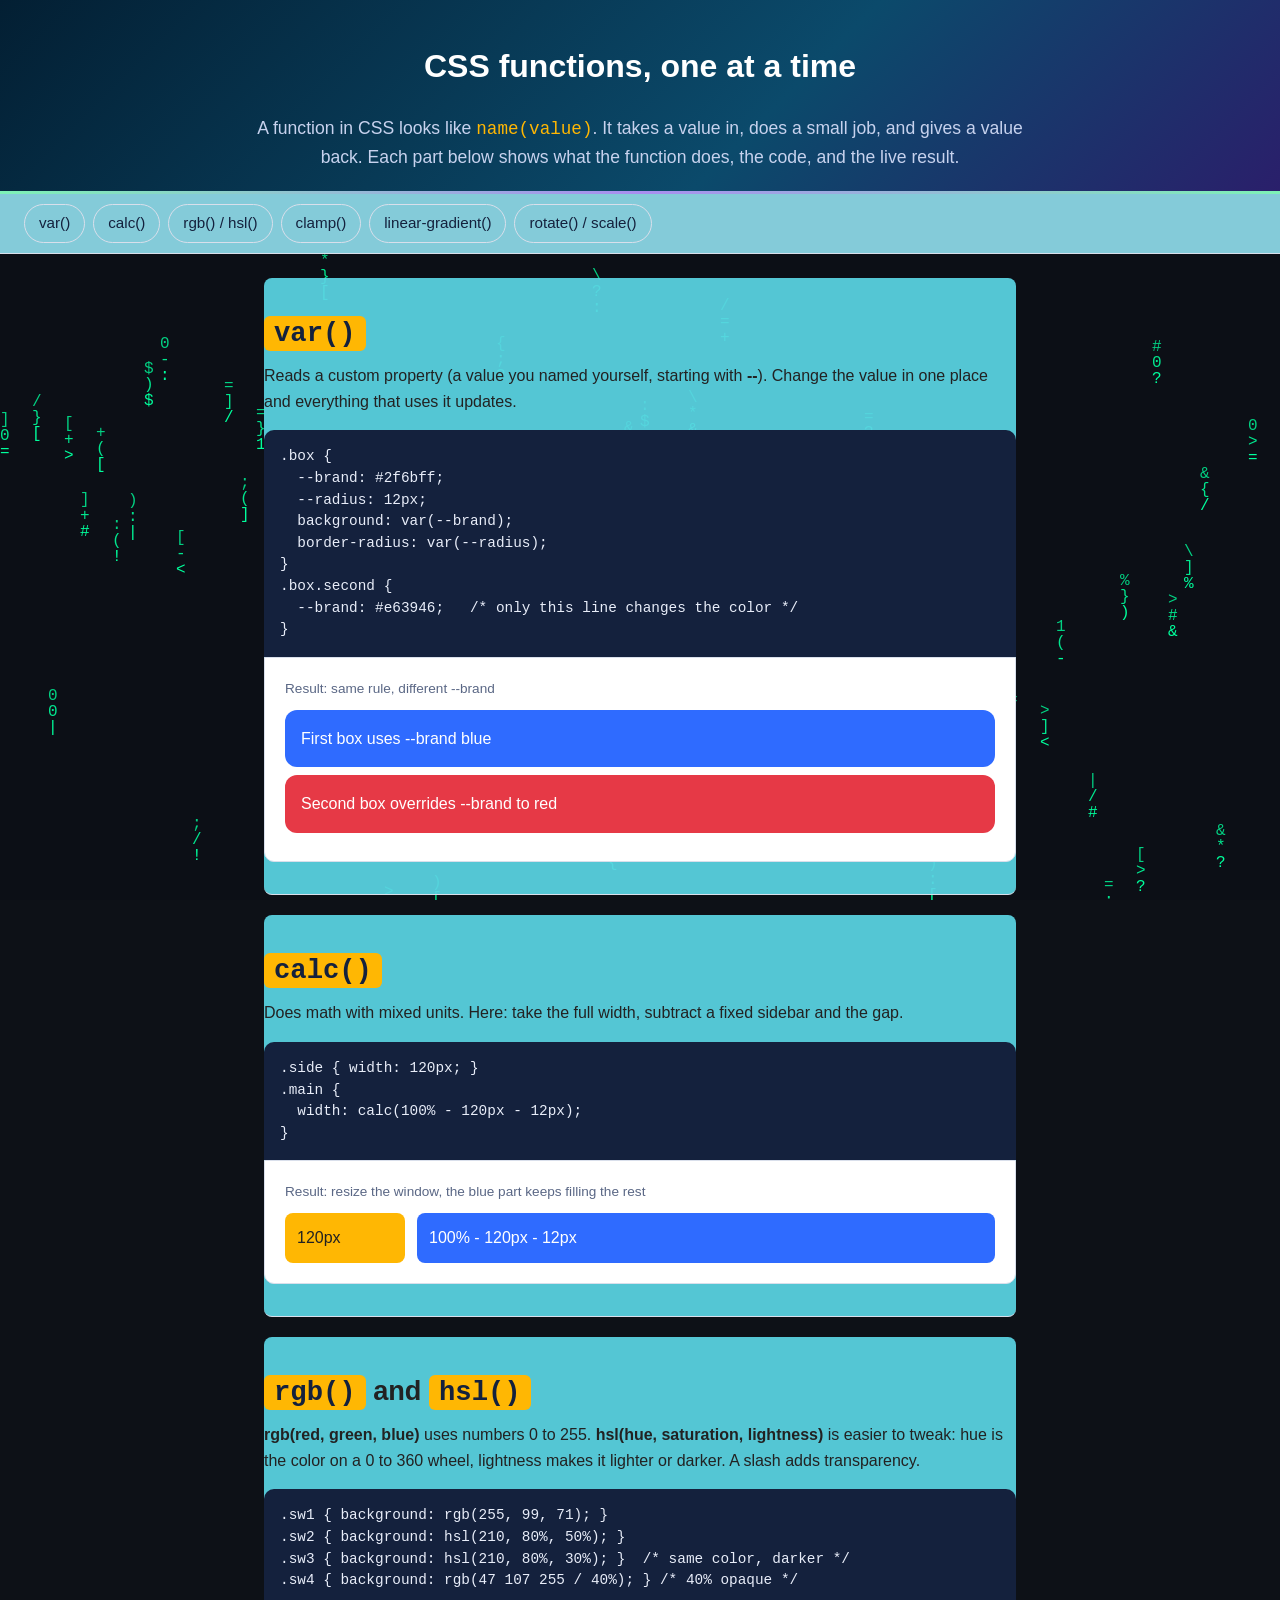
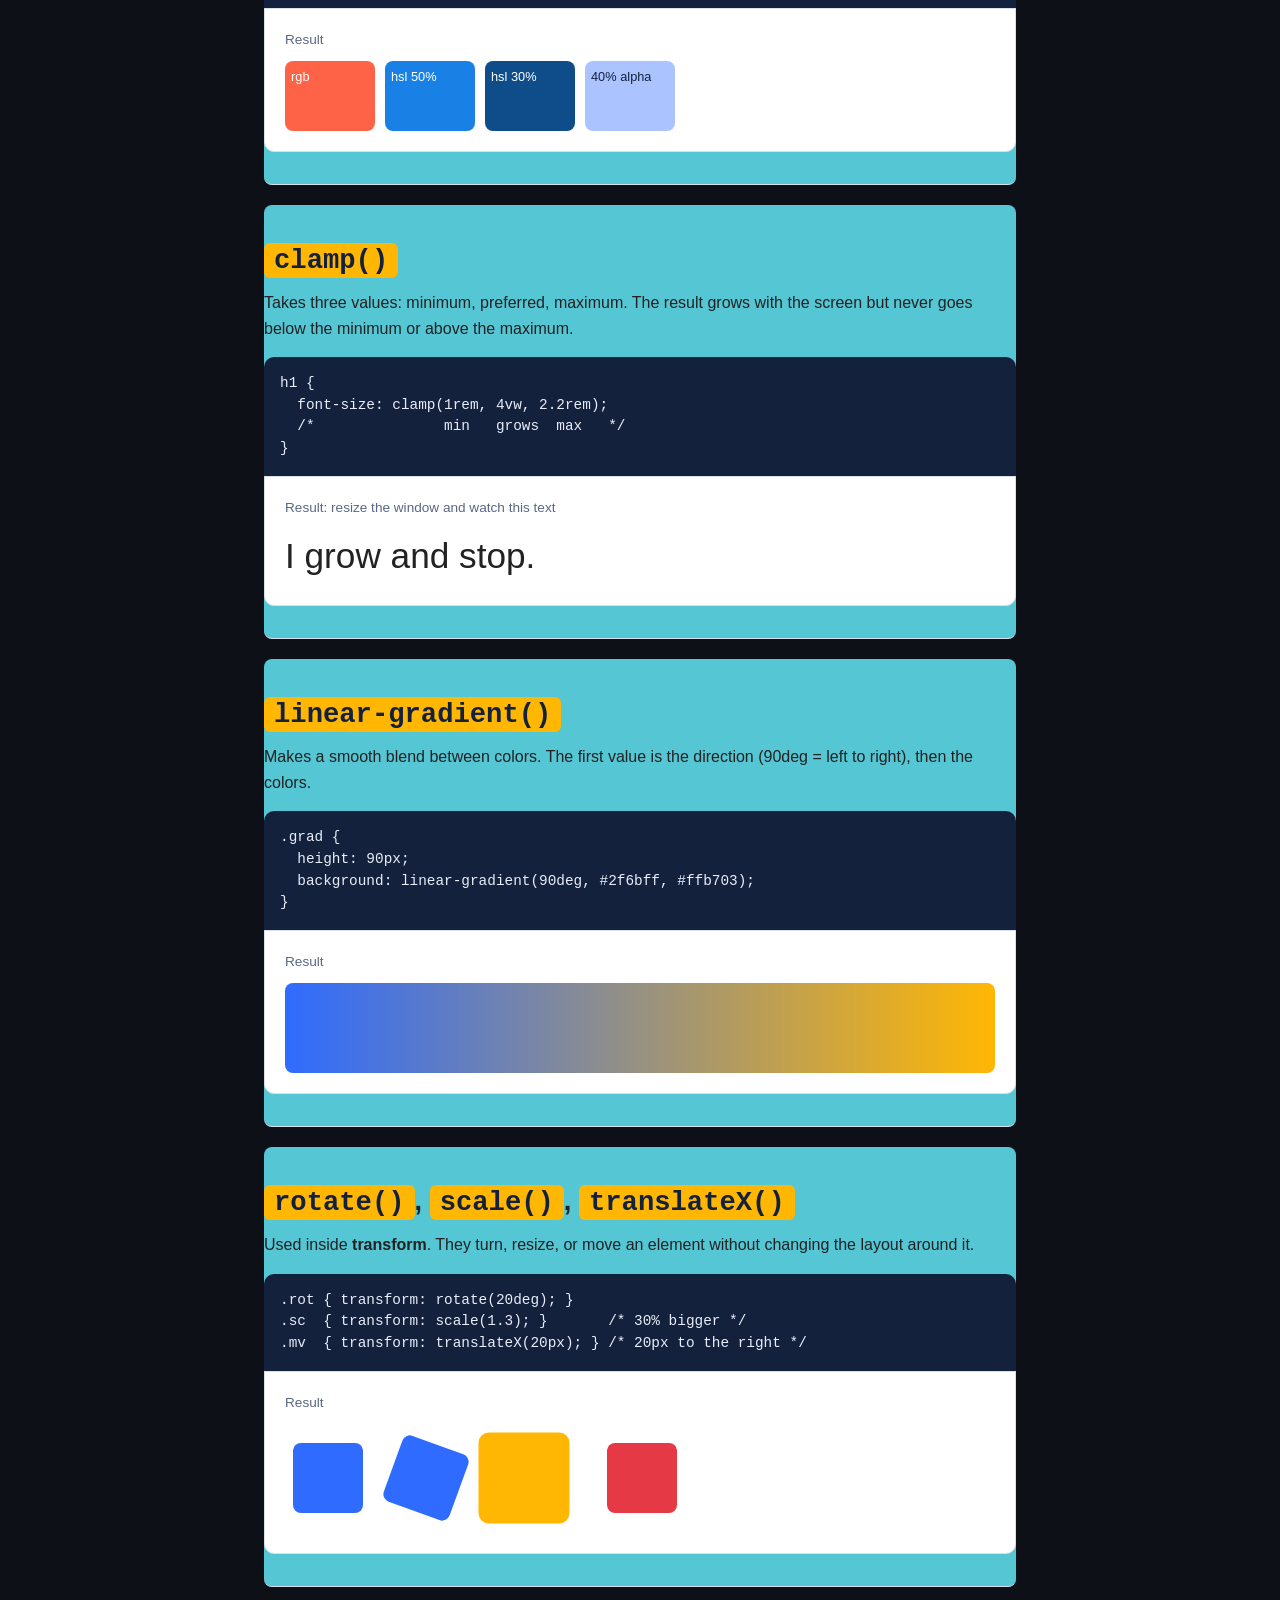
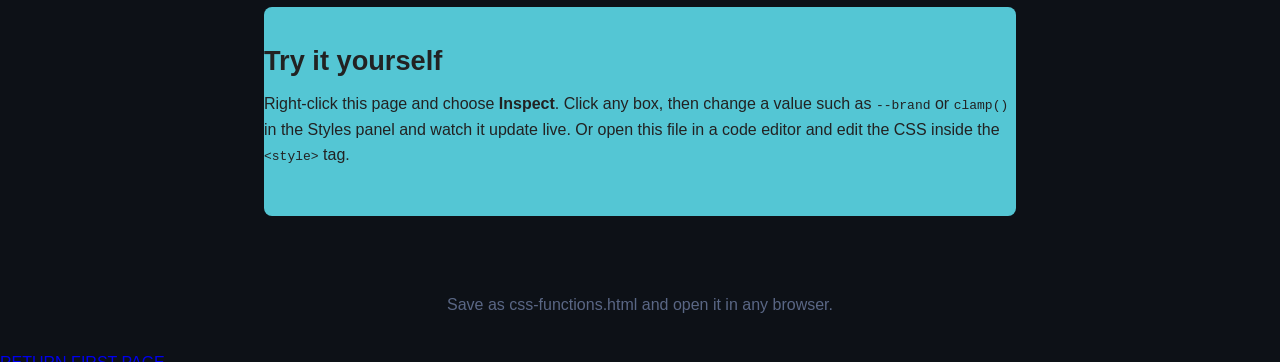
==== css.html @ d3881124 "Add files via upload" ====
<!DOCTYPE html>
<html lang="en">
<head>
<meta charset="utf-8">
<meta name="viewport" content="width=device-width, initial-scale=1">
<title>CSS Functions: explained with live examples</title>
<style>
  :root {
    --ink: #14213d;
    --paper: #f5f7fb;
    --card: #ffffff;
    --blue: #2f6bff;
    --sun: #ffb703;
    --line: #d9dfeb;
    --code-bg: #14213d;
    --code-ink: #e8edf9;
    --space: 24px;
  }
  * { box-sizing: border-box; }
  body {
  font-family: Arial, sans-serif;
  margin: 0;
  background: #0d1117;
  color: #222;
  line-height: 1.6;
}

/* Фон с символами кода */
#code-bg {
  position: fixed;
  top: 0;
  left: 0;
  width: 100%;
  height: 100%;
  z-index: -1;
}

/* Блоки чуть прозрачные, чтобы текст читался на фоне */
section {
  background: rgba(91, 212, 228, 0.93);
  padding: 15px 20px;
  margin-bottom: 20px;
  border-radius: 8px;
}

footer {
  text-align: center;
  padding: 15px;
  color: #aaa;
}

  header {
  background: linear-gradient(135deg, #031f33, #0b4a6b 60%, #2a1f6b);
  color: white;
  padding: 20px;
  text-align: center;
  border-bottom: 3px solid;
  border-image: linear-gradient(90deg, #7df2b6, #a98df0, #7df2b6) 1;
  box-shadow: 0 8px 30px rgba(125, 242, 182, 0.15);
}
  header p { margin: 0 auto; max-width: 800px; color: #c7d2ee; font-size: 1.1rem; }
  header code { color: var(--sun); }
  nav {
    position: sticky; top: 0; z-index: 5;
    background: #84cbd9; border-bottom: 1px solid var(--line);
    display: flex; gap: 8px; overflow-x: auto; padding: 10px var(--space);
  }
  nav a {
    flex: none; text-decoration: none; color: var(--ink);
    padding: 6px 14px; border-radius: 999px; border: 1px solid var(--line);
    font-size: .95rem;
  }
  nav a:hover, nav a:focus-visible { background: var(--blue); color: #fff; border-color: var(--blue); outline: none; }
  main { max-width: 800px; margin: 0 auto; padding: var(--space); }
  section { padding: 32px 0; border-bottom: 1px solid var(--line); }
  section:last-of-type { border-bottom: 0; }
  h2 { margin: 0 0 4px; font-size: 1.7rem; }
  h2 code { background: var(--sun); color: var(--ink); padding: 2px 10px; border-radius: 6px; }
  .what { margin: 8px 0 16px; }
  pre {
    margin: 0; padding: 16px; overflow-x: auto;
    background: var(--code-bg); color: var(--code-ink);
    border-radius: 10px 10px 0 0; font-size: .9rem; line-height: 1.5;
    font-family: ui-monospace, SFMono-Regular, Consolas, monospace;
  }
  .demo {
    background: var(--card); border: 1px solid var(--line);
    border-radius: 0 0 10px 10px; padding: 20px;
  }
  .demo-label { font-size: .85rem; color: #5a6785; margin: 0 0 10px; }
  footer { text-align: center; padding: 32px var(--space); color: #5a6785; }

  /* ---------- demo styles (each one uses the function being taught) ---------- */

  /* 1. var() */
  .var-box {
    --brand: #2f6bff;
    --radius: 12px;
    background: var(--brand);
    border-radius: var(--radius);
    color: #ffffff; padding: 16px; margin-bottom: 8px;
  }
  .var-box.second { --brand: #e63946; }

  /* 2. calc() */
  .calc-row { display: flex; gap: 12px; }
  .calc-side { width: 120px; background: var(--sun); padding: 12px; border-radius: 8px; }
  .calc-main {
    width: calc(100% - 120px - 12px);
    background: var(--blue); color: #ffffff; padding: 12px; border-radius: 8px;
  }

  /* 3. rgb() and hsl() */
  .swatches { display: flex; gap: 10px; flex-wrap: wrap; }
  .sw { width: 90px; height: 70px; border-radius: 8px; color: #ffffff; font-size: .8rem; padding: 6px; }
  .sw1 { background: rgb(255, 99, 71); }
  .sw2 { background: hsl(210, 80%, 50%); }
  .sw3 { background: hsl(210, 80%, 30%); }
  .sw4 { background: rgb(47 107 255 / 40%); color: var(--ink); }

  /* 4. clamp() */
  .clamp-text { font-size: clamp(1rem, 4vw, 2.2rem); margin: 0; }

  /* 5. linear-gradient() */
  .grad { height: 90px; border-radius: 8px; background: linear-gradient(90deg, #2f6bff, #ffb703); }

  /* 6. transform functions */
  .tf-row { display: flex; gap: 28px; padding: 20px 8px; flex-wrap: wrap; }
  .tf { width: 70px; height: 70px; background: var(--blue); border-radius: 8px; }
  .tf.rot { transform: rotate(20deg); }
  .tf.sc { transform: scale(1.3); background: var(--sun); }
  .tf.mv { transform: translateX(20px); background: #e63946; }
</style>
</head>
<body>
<canvas id="code-bg"></canvas>
<header>
  <h1>CSS functions, one at a time</h1>
  <p>A function in CSS looks like <code>name(value)</code>. It takes a value in, does a small job, and gives a value back. Each part below shows what the function does, the code, and the live result.</p>
</header>

<nav aria-label="Functions">
  <a href="#var">var()</a>
  <a href="#calc">calc()</a>
  <a href="#color">rgb() / hsl()</a>
  <a href="#clamp">clamp()</a>
  <a href="#gradient">linear-gradient()</a>
  <a href="#transform">rotate() / scale()</a>
</nav>

<main>

  <section id="var">
    <h2><code>var()</code></h2>
    <p class="what">Reads a custom property (a value you named yourself, starting with <b>--</b>). Change the value in one place and everything that uses it updates.</p>
    <pre><code>.box {
  --brand: #2f6bff;
  --radius: 12px;
  background: var(--brand);
  border-radius: var(--radius);
}
.box.second {
  --brand: #e63946;   /* only this line changes the color */
}</code></pre>
    <div class="demo">
      <p class="demo-label">Result: same rule, different --brand</p>
      <div class="var-box">First box uses --brand blue</div>
      <div class="var-box second">Second box overrides --brand to red</div>
    </div>
  </section>

  <section id="calc">
    <h2><code>calc()</code></h2>
    <p class="what">Does math with mixed units. Here: take the full width, subtract a fixed sidebar and the gap.</p>
    <pre><code>.side { width: 120px; }
.main {
  width: calc(100% - 120px - 12px);
}</code></pre>
    <div class="demo">
      <p class="demo-label">Result: resize the window, the blue part keeps filling the rest</p>
      <div class="calc-row">
        <div class="calc-side">120px</div>
        <div class="calc-main">100% - 120px - 12px</div>
      </div>
    </div>
  </section>

  <section id="color">
    <h2><code>rgb()</code> and <code>hsl()</code></h2>
    <p class="what"><b>rgb(red, green, blue)</b> uses numbers 0 to 255. <b>hsl(hue, saturation, lightness)</b> is easier to tweak: hue is the color on a 0 to 360 wheel, lightness makes it lighter or darker. A slash adds transparency.</p>
    <pre><code>.sw1 { background: rgb(255, 99, 71); }
.sw2 { background: hsl(210, 80%, 50%); }
.sw3 { background: hsl(210, 80%, 30%); }  /* same color, darker */
.sw4 { background: rgb(47 107 255 / 40%); } /* 40% opaque */</code></pre>
    <div class="demo">
      <p class="demo-label">Result</p>
      <div class="swatches">
        <div class="sw sw1">rgb</div>
        <div class="sw sw2">hsl 50%</div>
        <div class="sw sw3">hsl 30%</div>
        <div class="sw sw4">40% alpha</div>
      </div>
    </div>
  </section>

  <section id="clamp">
    <h2><code>clamp()</code></h2>
    <p class="what">Takes three values: minimum, preferred, maximum. The result grows with the screen but never goes below the minimum or above the maximum.</p>
    <pre><code>h1 {
  font-size: clamp(1rem, 4vw, 2.2rem);
  /*               min   grows  max   */
}</code></pre>
    <div class="demo">
      <p class="demo-label">Result: resize the window and watch this text</p>
      <p class="clamp-text">I grow and stop.</p>
    </div>
  </section>

  <section id="gradient">
    <h2><code>linear-gradient()</code></h2>
    <p class="what">Makes a smooth blend between colors. The first value is the direction (90deg = left to right), then the colors.</p>
    <pre><code>.grad {
  height: 90px;
  background: linear-gradient(90deg, #2f6bff, #ffb703);
}</code></pre>
    <div class="demo">
      <p class="demo-label">Result</p>
      <div class="grad"></div>
    </div>
  </section>

  <section id="transform">
    <h2><code>rotate()</code>, <code>scale()</code>, <code>translateX()</code></h2>
    <p class="what">Used inside <b>transform</b>. They turn, resize, or move an element without changing the layout around it.</p>
    <pre><code>.rot { transform: rotate(20deg); }
.sc  { transform: scale(1.3); }       /* 30% bigger */
.mv  { transform: translateX(20px); } /* 20px to the right */</code></pre>
    <div class="demo">
      <p class="demo-label">Result</p>
      <div class="tf-row">
        <div class="tf"></div>
        <div class="tf rot"></div>
        <div class="tf sc"></div>
        <div class="tf mv"></div>
      </div>
    </div>
  </section>

  <section>
    <h2>Try it yourself</h2>
    <p class="what">Right-click this page and choose <b>Inspect</b>. Click any box, then change a value such as <code>--brand</code> or <code>clamp()</code> in the Styles panel and watch it update live. Or open this file in a code editor and edit the CSS inside the <code>&lt;style&gt;</code> tag.</p>
  </section>

</main>

<footer>Save as css-functions.html and open it in any browser.</footer>
<script>
    const canvas = document.getElementById('code-bg');
    const ctx = canvas.getContext('2d');
    const symbols = '{}[]()<>/\\;:=+-*&|!?#$%01'.split('');
    const size = 16;
    let drops = [];

    function resize() {
      canvas.width = window.innerWidth;
      canvas.height = window.innerHeight;
      const columns = Math.floor(canvas.width / size);
      drops = Array.from({ length: columns }, () => Math.random() * canvas.height / size);
    }
    resize();
    window.addEventListener('resize', resize);

    function draw() {
      // Полупрозрачный фон создаёт эффект "шлейфа"
      ctx.fillStyle = 'rgba(13, 17, 23, 0.1)';
      ctx.fillRect(0, 0, canvas.width, canvas.height);

      ctx.fillStyle = '#00ff9c';
      ctx.font = size + 'px monospace';

      drops.forEach((y, i) => {
        const char = symbols[Math.floor(Math.random() * symbols.length)];
        ctx.fillText(char, i * size, y * size);

        if (y * size > canvas.height && Math.random() > 0.975) {
          drops[i] = 0;
        }
        drops[i]++;
      });
    }

    setInterval(draw, 50);
  </script>
  <a href="index.html">RETURN FIRST PAGE</a>
</body>
</html>
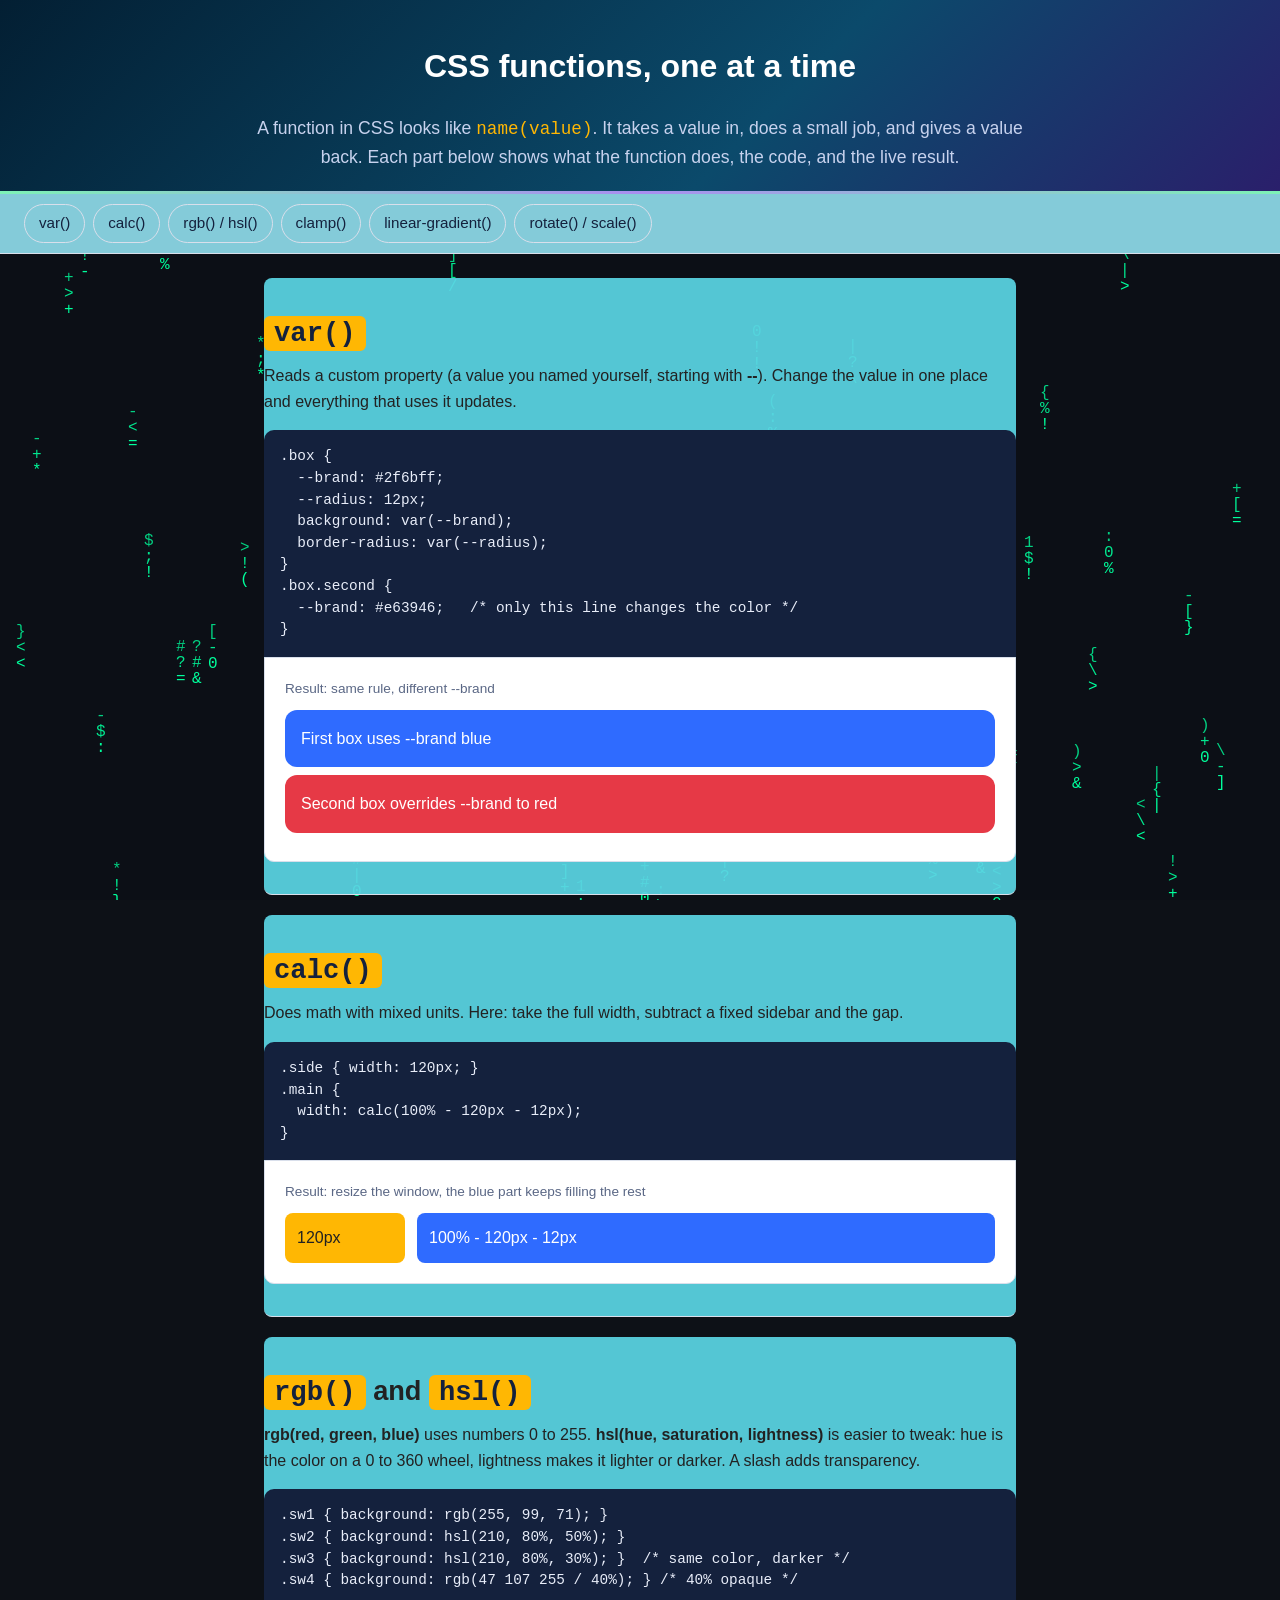
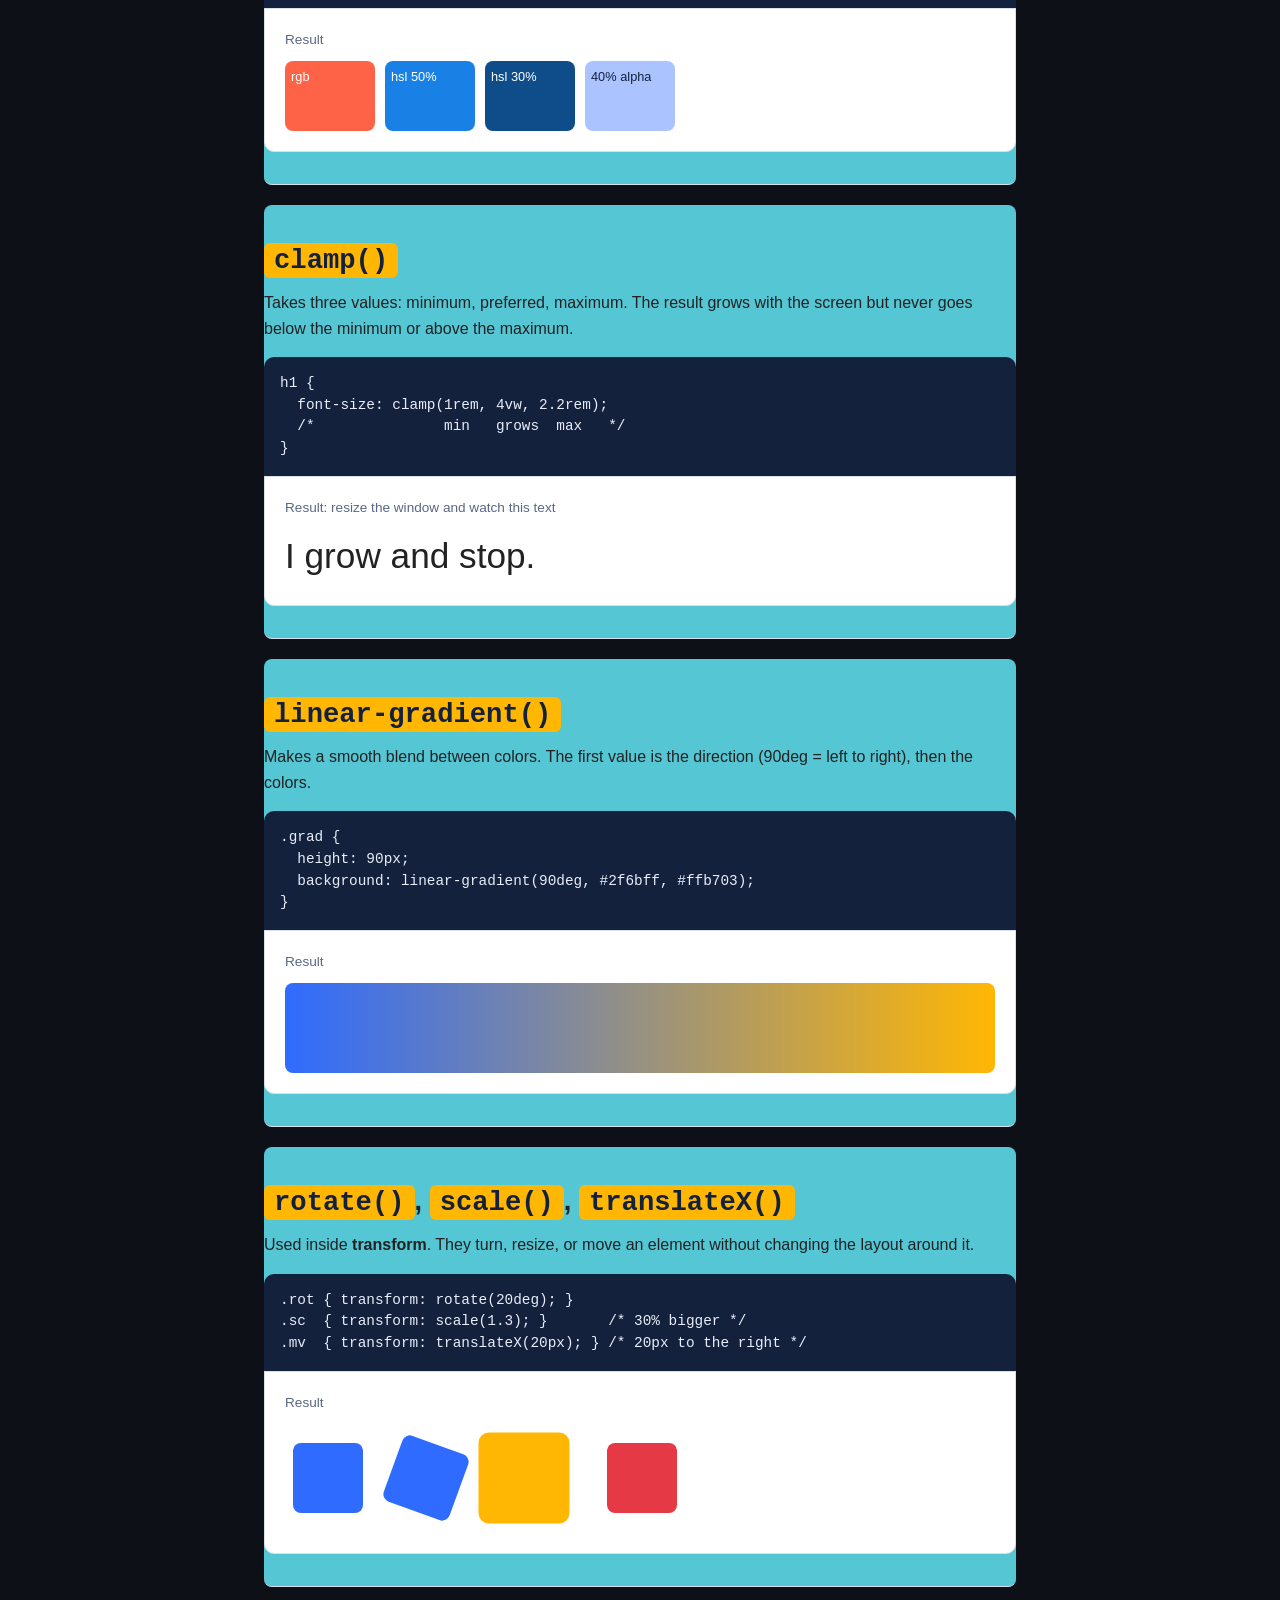
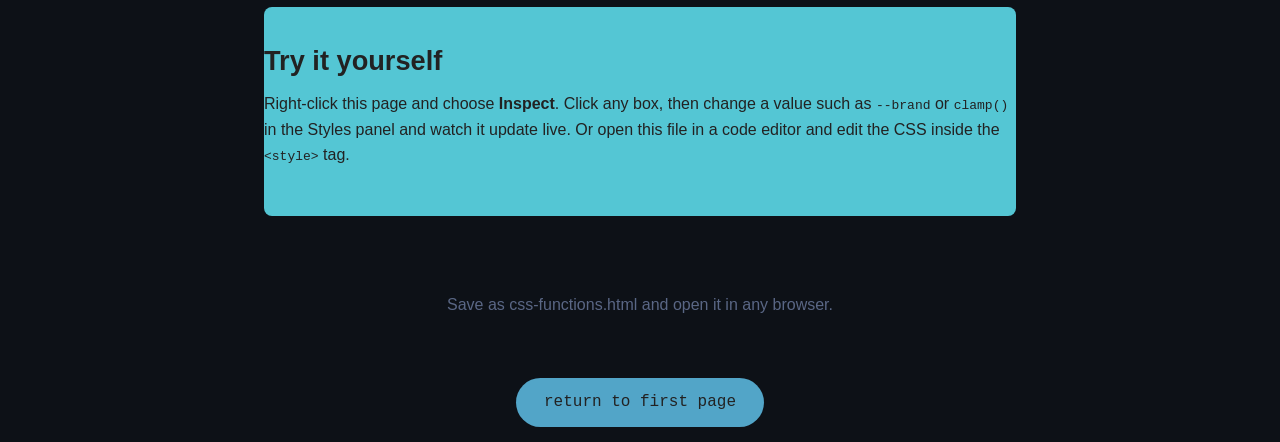
==== commit 64b26a81: "Update css.html" ====
--- a/css.html
+++ b/css.html
@@ -43,10 +43,31 @@
   border-radius: 8px;
 }
 
-footer {
+.back-wrap {
   text-align: center;
-  padding: 15px;
-  color: #aaa;
+  margin: 28px 0;
+}
+
+.back-link {
+  display: inline-block;
+  padding: 12px 28px;
+  background: rgba(93, 186, 226, 0.88);
+  color: var(--green);
+  text-decoration: none;
+  border: 1px solid var(--green);
+  border-radius: 28px;
+  font-family: Consolas, "Courier New", monospace;
+  transition: background 0.2s, color 0.2s;
+}
+
+.back-link:hover {
+  background: rgb(118, 238, 182);
+  color: #05070a;
+}
+
+.back-link:focus-visible {
+  outline: 2px solid var(--green);
+  outline-offset: 3px;
 }
 
   header {
@@ -291,6 +312,8 @@
 
     setInterval(draw, 50);
   </script>
-  <a href="index.html">RETURN FIRST PAGE</a>
+  <div class="back-wrap">
+  <a class="back-link" href="index.html">return to first page</a>
+</div>
 </body>
-</html>+</html>
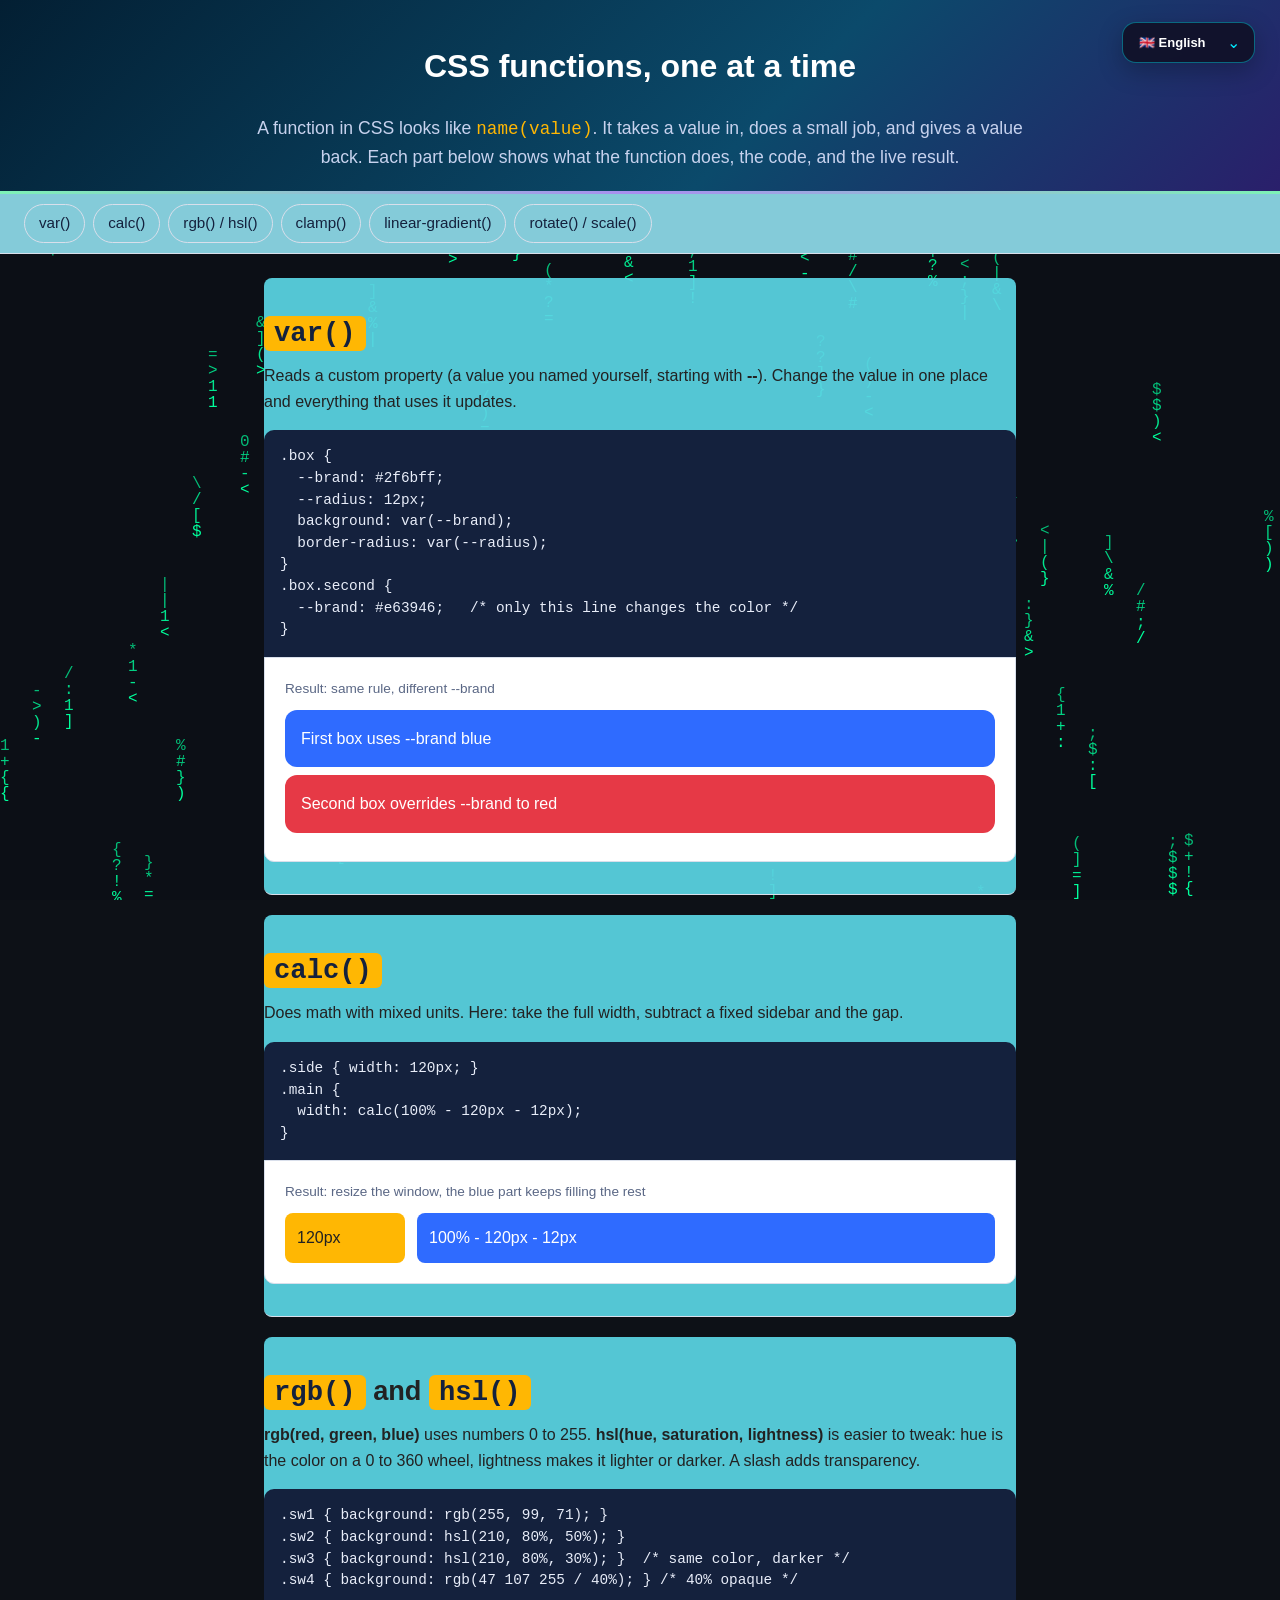
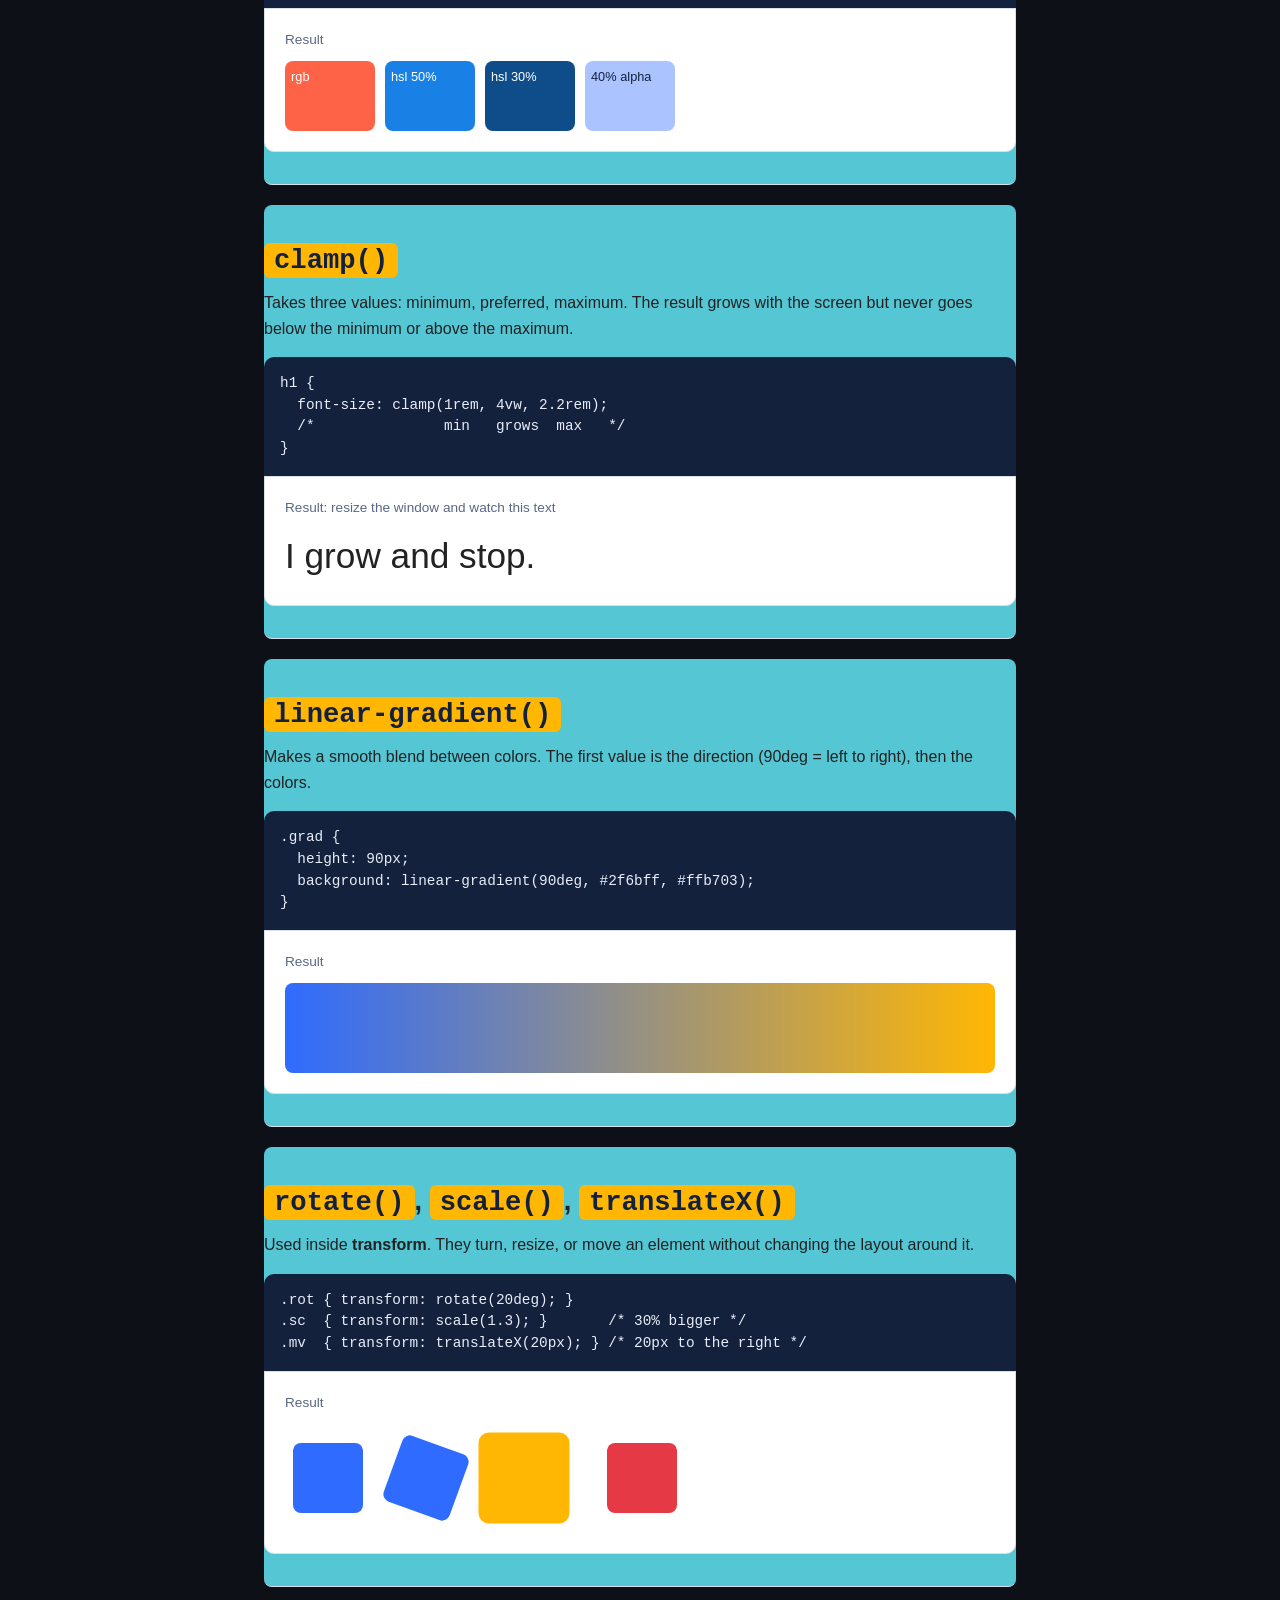
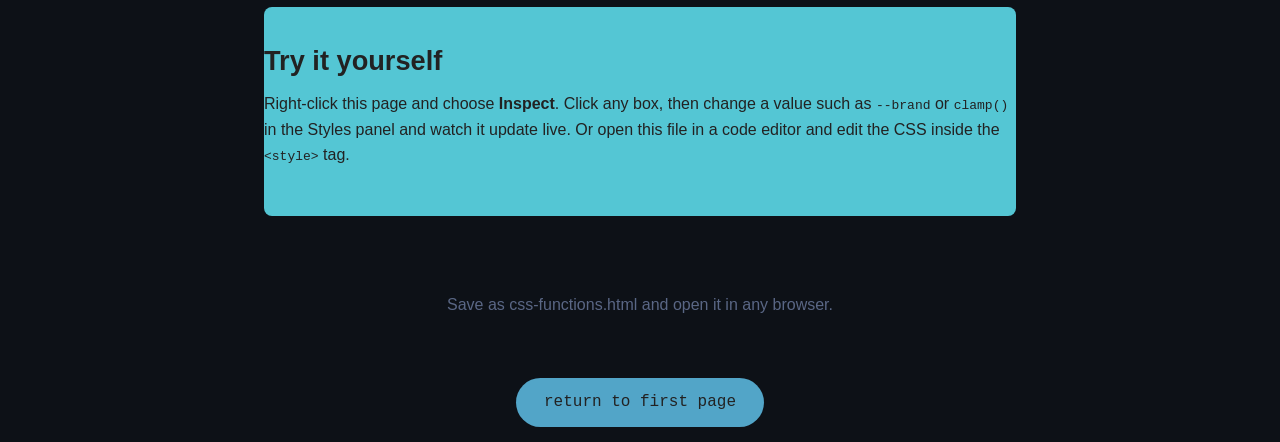
==== commit 160a95bf: "Update css.html" ====
--- a/css.html
+++ b/css.html
@@ -150,10 +150,95 @@
   .tf { width: 70px; height: 70px; background: var(--blue); border-radius: 8px; }
   .tf.rot { transform: rotate(20deg); }
   .tf.sc { transform: scale(1.3); background: var(--sun); }
-  .tf.mv { transform: translateX(20px); background: #e63946; }
+/* MODERN LANGUAGE SELECTOR */
+#google_language_change {
+    position: fixed;
+    top: 22px;
+    right: 25px;
+    z-index: 10001;
+    font-family: inherit;
+}
+
+.language-select {
+    appearance: none;
+    -webkit-appearance: none;
+    padding: 12px 42px 12px 16px;
+    border: 1px solid rgba(0, 234, 255, 0.4);
+    border-radius: 14px;
+    background: rgba(17, 17, 40, 0.92);
+    backdrop-filter: blur(15px);
+    color: white;
+    font-size: 13px;
+    font-weight: 700;
+    cursor: pointer;
+    outline: none;
+    box-shadow: 0 8px 25px rgba(0, 0, 0, 0.25);
+    transition: 0.3s ease;
+}
+
+.language-select:hover {
+    border-color: #00eaff;
+    box-shadow: 0 0 20px rgba(0, 234, 255, 0.2);
+    transform: translateY(-2px);
+}
+
+.language-select option {
+    background: #17172f;
+    color: white;
+}
+
+.language-arrow {
+    position: absolute;
+    right: 15px;
+    top: 50%;
+    transform: translateY(-50%);
+    color: #00eaff;
+    pointer-events: none;
+}
+
+.goog-te-banner-frame,
+.goog-te-gadget,
+.goog-logo-link,
+.goog-te-gadget span {
+    display: none !important;
+}
+
+body {
+    top: 0 !important;
+}
+
+@media(max-width: 600px) {
+    #google_language_change {
+        top: 15px;
+        right: 12px;
+    }
+
+    .language-select {
+        padding: 10px 35px 10px 12px;
+        font-size: 12px;
+    }
+}
+.tf.mv { transform: translateX(20px); background: #e63946; }
 </style>
 </head>
 <body>
+  <!-- MODERN LANGUAGE SELECTOR -->
+<div id="google_language_change">
+    <select
+        class="language-select"
+        id="languageSelector"
+        aria-label="Choose website language"
+    >
+        <option value="en">🇬🇧 English</option>
+        <option value="uz">🇺🇿 O'zbek</option>
+        <option value="ru">🇷🇺 Русский</option>
+    </select>
+
+    <span class="language-arrow">⌄</span>
+</div>
+
+<!-- GOOGLE TRANSLATE ENGINE -->
+<div id="google_translate_element" style="display:none;"></div>
 <canvas id="code-bg"></canvas>
 <header>
   <h1>CSS functions, one at a time</h1>
@@ -315,5 +400,84 @@
   <div class="back-wrap">
   <a class="back-link" href="index.html">return to first page</a>
 </div>
+<!-- LANGUAGE TRANSLATION SYSTEM -->
+<script>
+    let googleTranslateReady = false;
+    let pendingLanguage = null;
+
+    // INITIALIZE GOOGLE TRANSLATE
+    function googleTranslateElementInit() {
+        new google.translate.TranslateElement(
+            {
+                pageLanguage: 'en',
+                includedLanguages: 'en,uz,ru',
+                autoDisplay: false
+            },
+            'google_translate_element'
+        );
+
+        googleTranslateReady = true;
+
+        if (pendingLanguage) {
+            changeWebsiteLanguage(pendingLanguage);
+            pendingLanguage = null;
+        }
+    }
+
+    // CHANGE WEBSITE LANGUAGE
+    function changeWebsiteLanguage(language) {
+
+        const translateSelect = document.querySelector(
+            '.goog-te-combo'
+        );
+
+        if (!translateSelect) {
+            pendingLanguage = language;
+            return;
+        }
+
+        translateSelect.value = language;
+
+        translateSelect.dispatchEvent(
+            new Event('change', { bubbles: true })
+        );
+    }
+
+    // LANGUAGE SELECTOR EVENT
+    document.addEventListener('DOMContentLoaded', function() {
+
+        const selector = document.getElementById(
+            'languageSelector'
+        );
+
+        selector.addEventListener('change', function() {
+
+            const selectedLanguage = this.value;
+
+            changeWebsiteLanguage(selectedLanguage);
+
+            localStorage.setItem(
+                'azizbek_language',
+                selectedLanguage
+            );
+        });
+
+        // RESTORE PREVIOUS LANGUAGE
+        const savedLanguage = localStorage.getItem(
+            'azizbek_language'
+        );
+
+        if (savedLanguage && ['en', 'uz', 'ru'].includes(savedLanguage)) {
+            selector.value = savedLanguage;
+
+            pendingLanguage = savedLanguage;
+        }
+    });
+</script>
+
+<!-- GOOGLE TRANSLATE SCRIPT -->
+<script
+    src="https://translate.google.com/translate_a/element.js?cb=googleTranslateElementInit">
+</script>
 </body>
 </html>
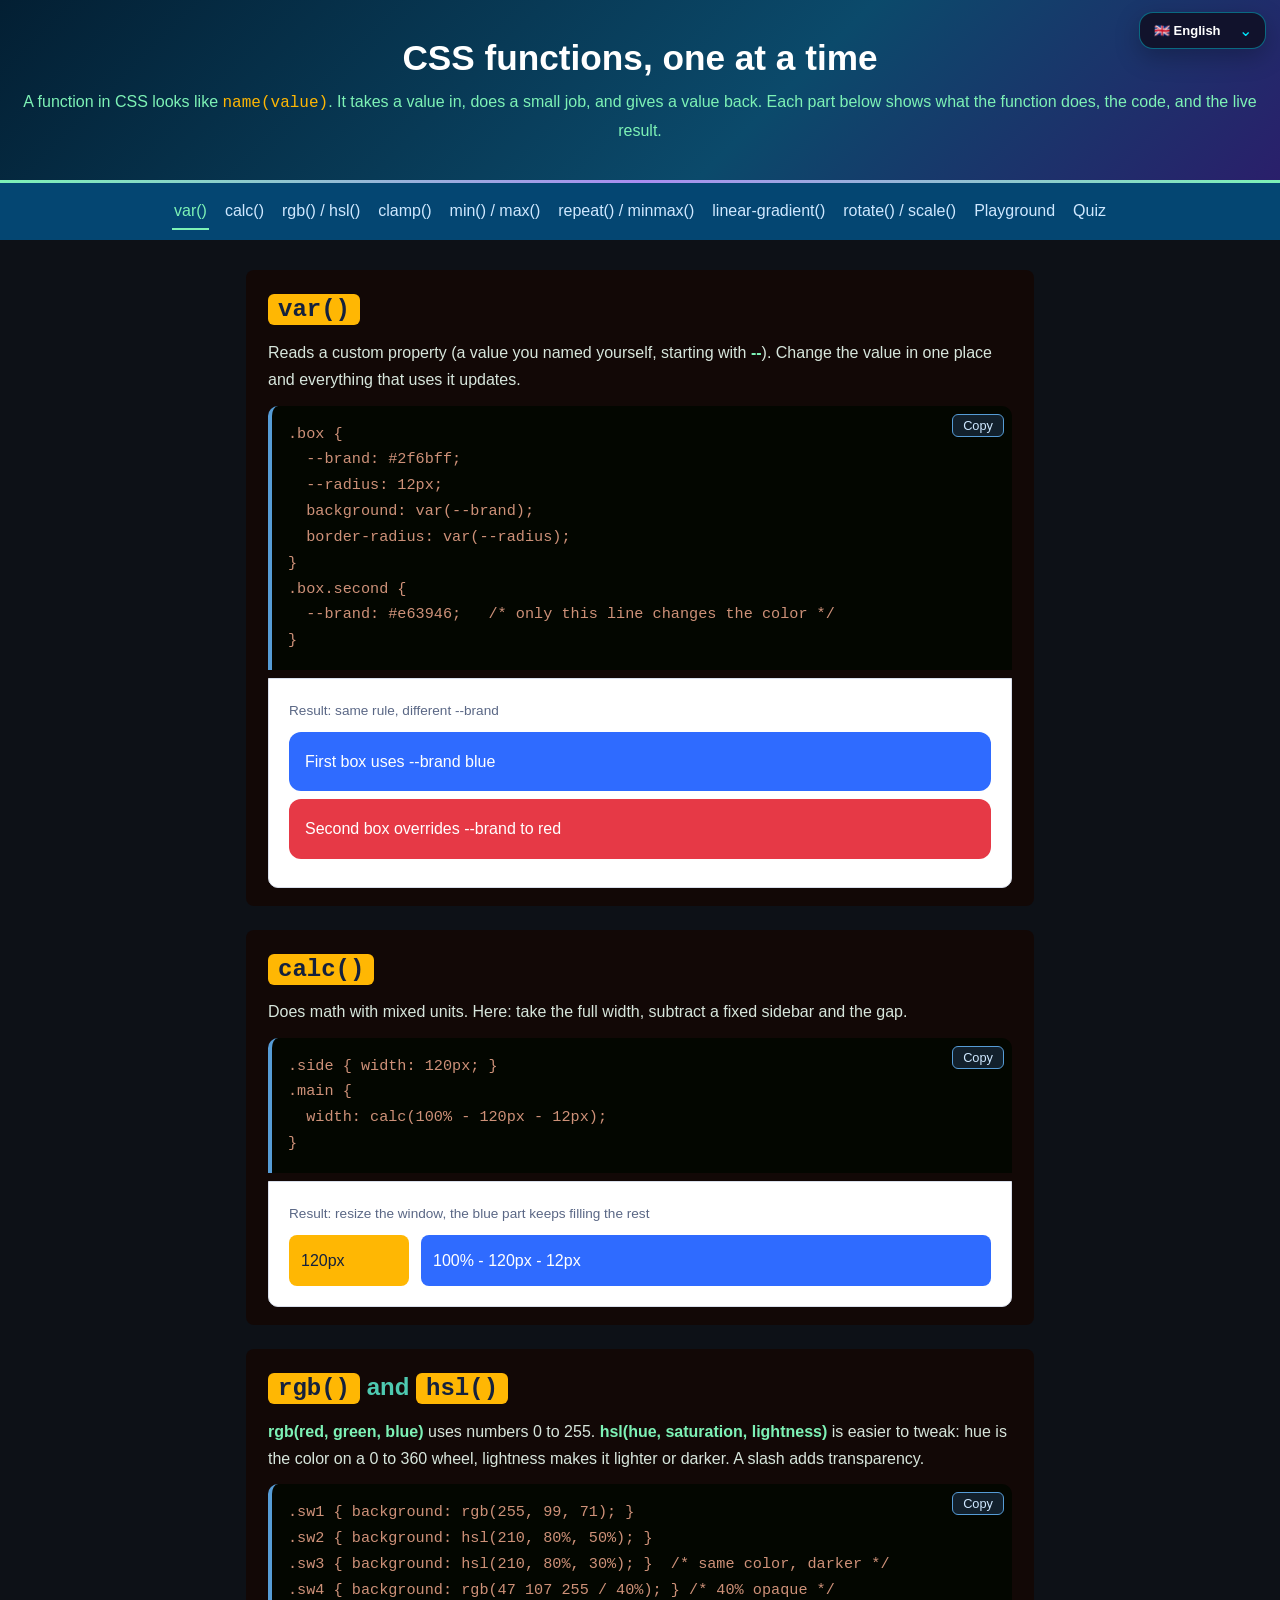
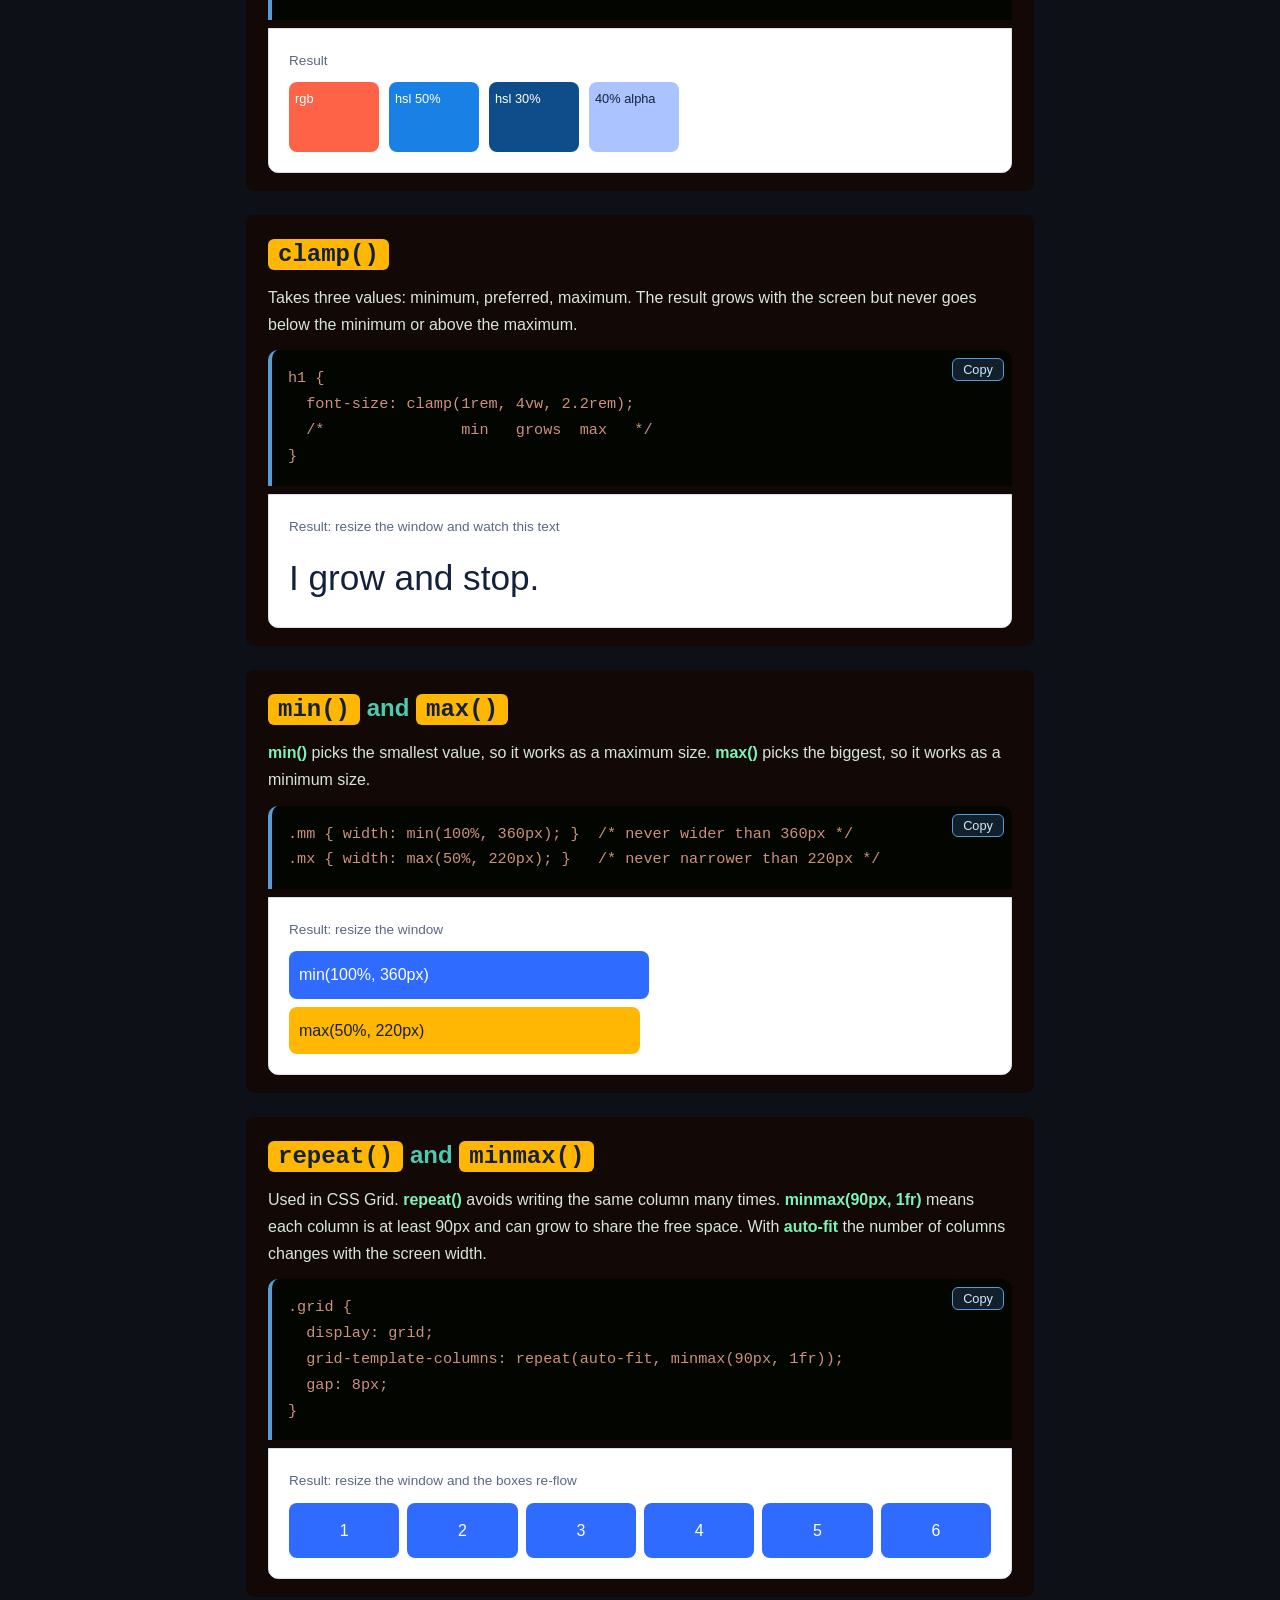
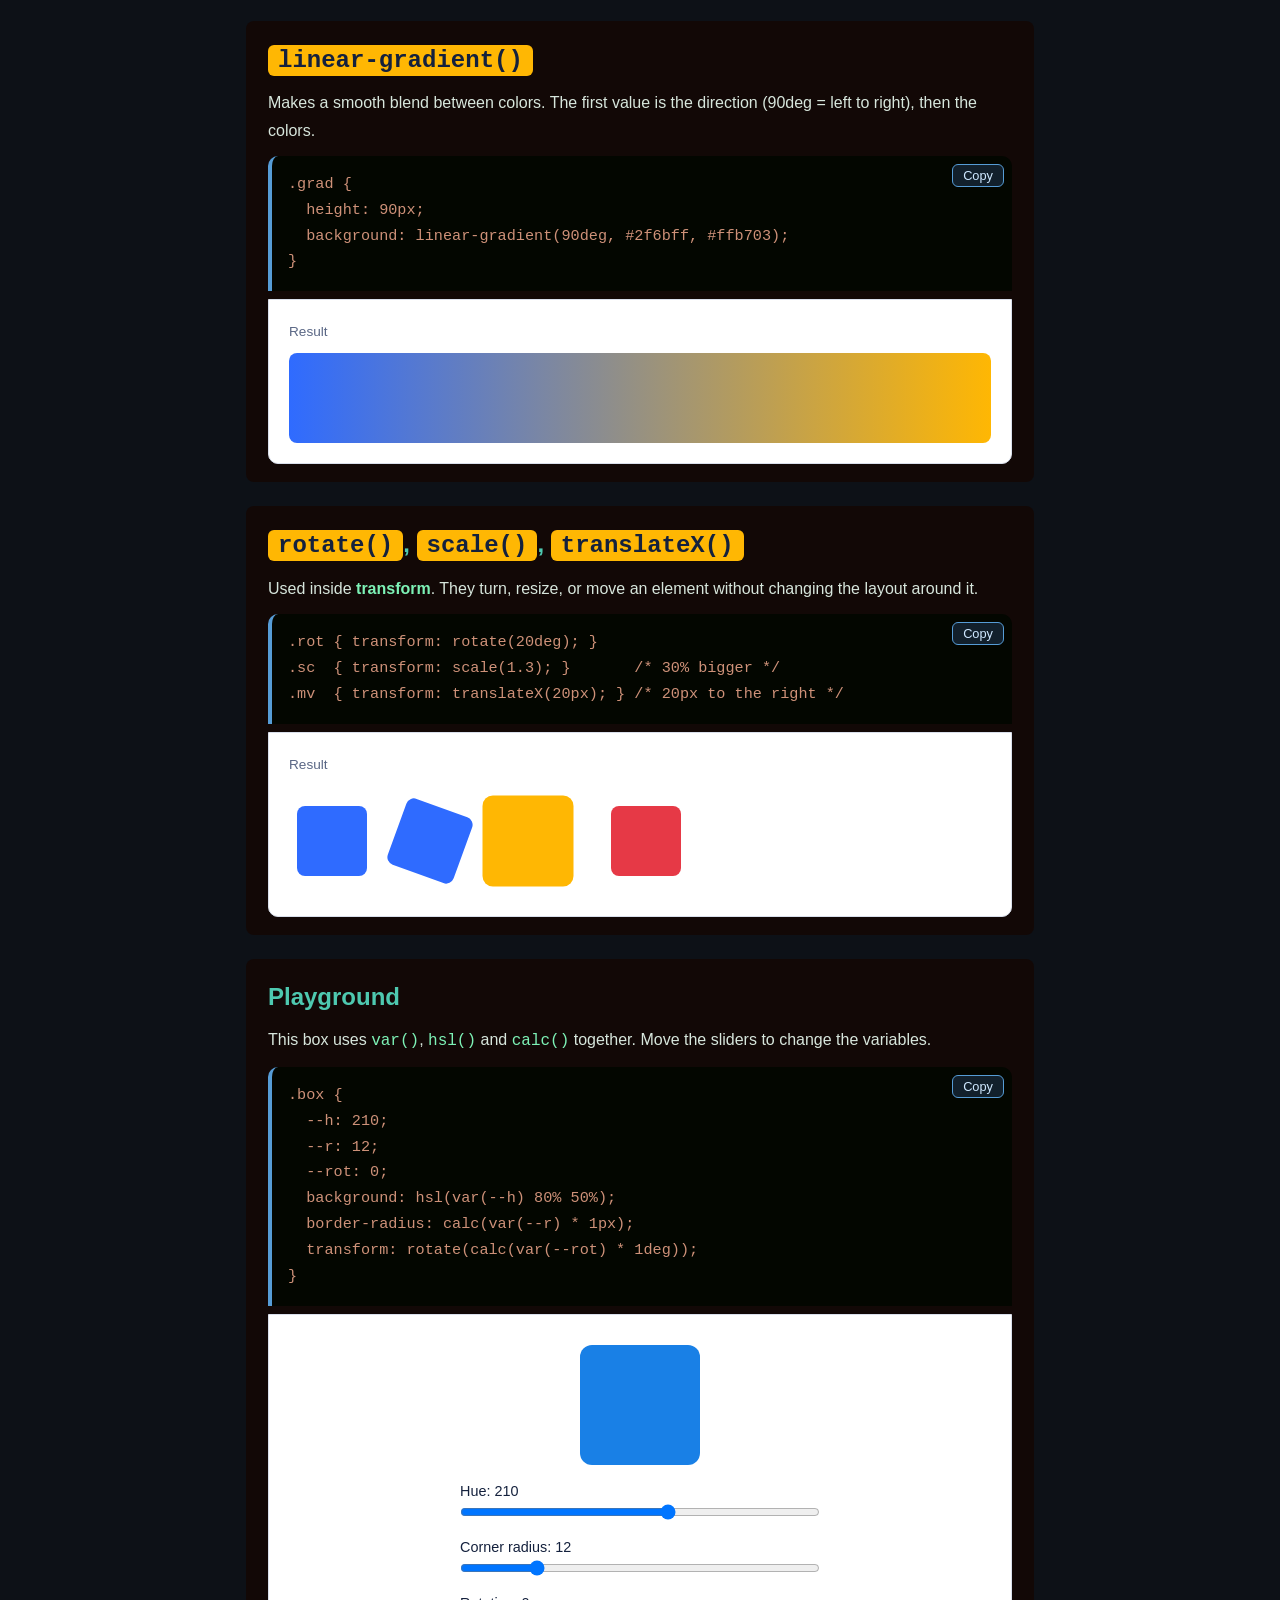
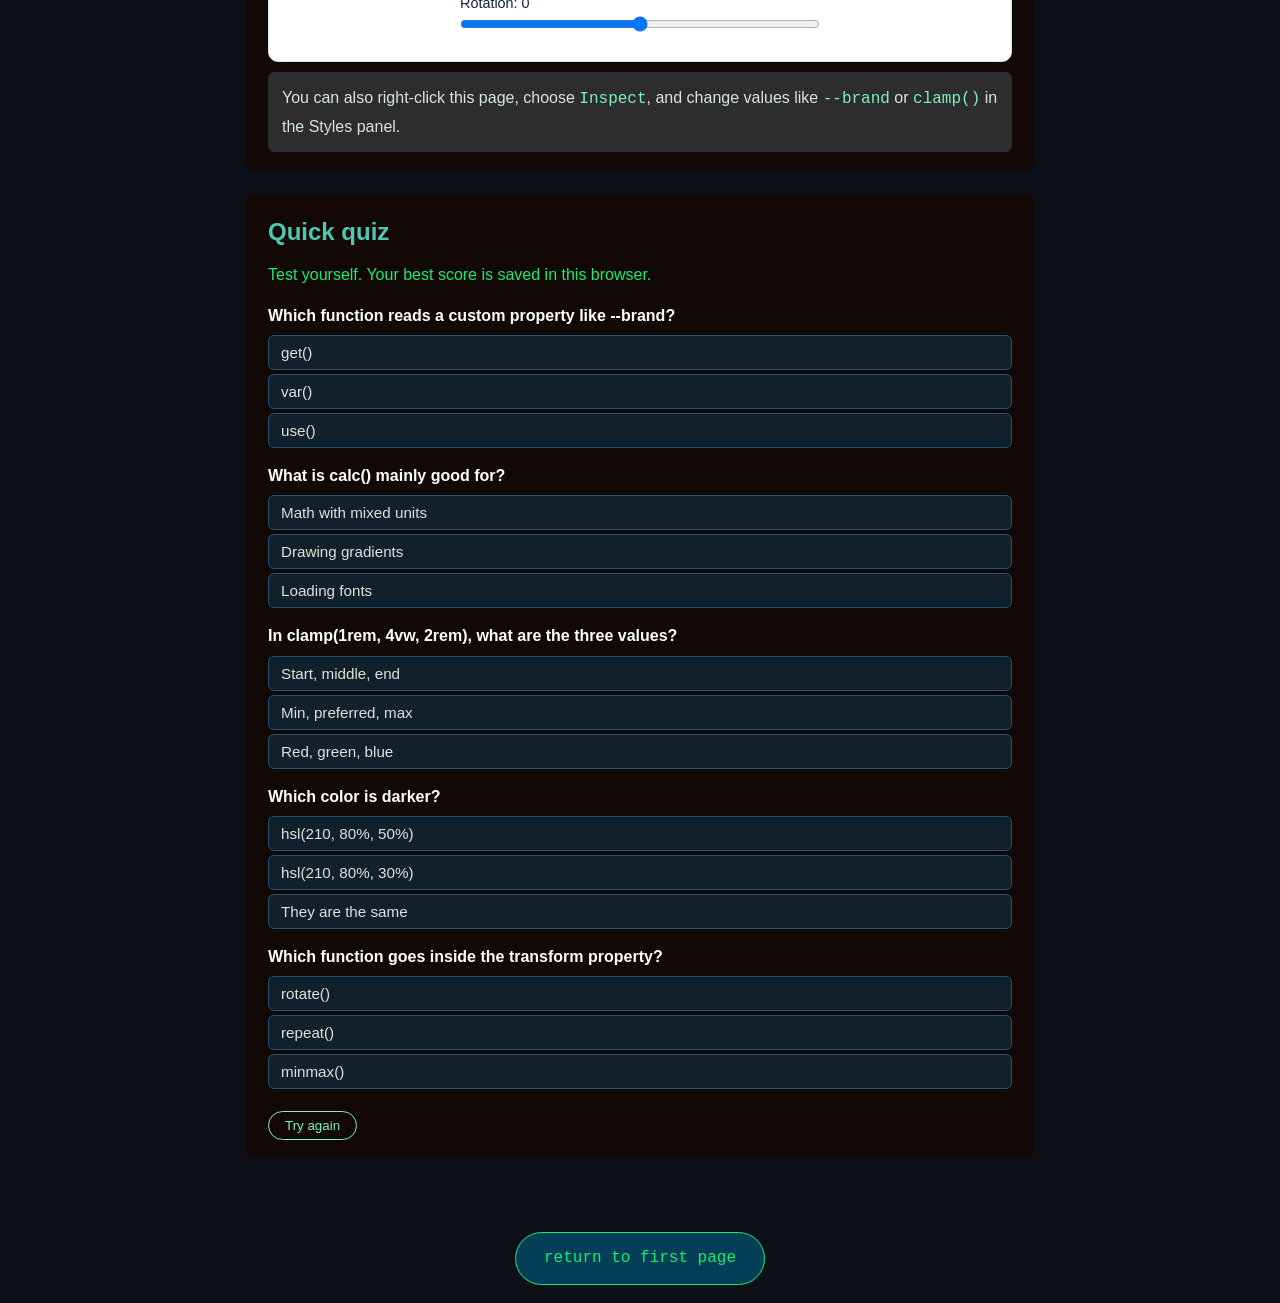
==== commit 0c380836: "Refactor css.html to improve structure and styles" ====
--- a/css.html
+++ b/css.html
@@ -1,265 +1,52 @@
 <!DOCTYPE html>
 <html lang="en">
 <head>
-<meta charset="utf-8">
-<meta name="viewport" content="width=device-width, initial-scale=1">
-<title>CSS Functions: explained with live examples</title>
-<style>
-  :root {
-    --ink: #14213d;
-    --paper: #f5f7fb;
-    --card: #ffffff;
-    --blue: #2f6bff;
-    --sun: #ffb703;
-    --line: #d9dfeb;
-    --code-bg: #14213d;
-    --code-ink: #e8edf9;
-    --space: 24px;
-  }
-  * { box-sizing: border-box; }
-  body {
-  font-family: Arial, sans-serif;
-  margin: 0;
-  background: #0d1117;
-  color: #222;
-  line-height: 1.6;
-}
-
-/* Фон с символами кода */
-#code-bg {
-  position: fixed;
-  top: 0;
-  left: 0;
-  width: 100%;
-  height: 100%;
-  z-index: -1;
-}
-
-/* Блоки чуть прозрачные, чтобы текст читался на фоне */
-section {
-  background: rgba(91, 212, 228, 0.93);
-  padding: 15px 20px;
-  margin-bottom: 20px;
-  border-radius: 8px;
-}
-
-.back-wrap {
-  text-align: center;
-  margin: 28px 0;
-}
-
-.back-link {
-  display: inline-block;
-  padding: 12px 28px;
-  background: rgba(93, 186, 226, 0.88);
-  color: var(--green);
-  text-decoration: none;
-  border: 1px solid var(--green);
-  border-radius: 28px;
-  font-family: Consolas, "Courier New", monospace;
-  transition: background 0.2s, color 0.2s;
-}
-
-.back-link:hover {
-  background: rgb(118, 238, 182);
-  color: #05070a;
-}
-
-.back-link:focus-visible {
-  outline: 2px solid var(--green);
-  outline-offset: 3px;
-}
-
-  header {
-  background: linear-gradient(135deg, #031f33, #0b4a6b 60%, #2a1f6b);
-  color: white;
-  padding: 20px;
-  text-align: center;
-  border-bottom: 3px solid;
-  border-image: linear-gradient(90deg, #7df2b6, #a98df0, #7df2b6) 1;
-  box-shadow: 0 8px 30px rgba(125, 242, 182, 0.15);
-}
-  header p { margin: 0 auto; max-width: 800px; color: #c7d2ee; font-size: 1.1rem; }
-  header code { color: var(--sun); }
-  nav {
-    position: sticky; top: 0; z-index: 5;
-    background: #84cbd9; border-bottom: 1px solid var(--line);
-    display: flex; gap: 8px; overflow-x: auto; padding: 10px var(--space);
-  }
-  nav a {
-    flex: none; text-decoration: none; color: var(--ink);
-    padding: 6px 14px; border-radius: 999px; border: 1px solid var(--line);
-    font-size: .95rem;
-  }
-  nav a:hover, nav a:focus-visible { background: var(--blue); color: #fff; border-color: var(--blue); outline: none; }
-  main { max-width: 800px; margin: 0 auto; padding: var(--space); }
-  section { padding: 32px 0; border-bottom: 1px solid var(--line); }
-  section:last-of-type { border-bottom: 0; }
-  h2 { margin: 0 0 4px; font-size: 1.7rem; }
-  h2 code { background: var(--sun); color: var(--ink); padding: 2px 10px; border-radius: 6px; }
-  .what { margin: 8px 0 16px; }
-  pre {
-    margin: 0; padding: 16px; overflow-x: auto;
-    background: var(--code-bg); color: var(--code-ink);
-    border-radius: 10px 10px 0 0; font-size: .9rem; line-height: 1.5;
-    font-family: ui-monospace, SFMono-Regular, Consolas, monospace;
-  }
-  .demo {
-    background: var(--card); border: 1px solid var(--line);
-    border-radius: 0 0 10px 10px; padding: 20px;
-  }
-  .demo-label { font-size: .85rem; color: #5a6785; margin: 0 0 10px; }
-  footer { text-align: center; padding: 32px var(--space); color: #5a6785; }
-
-  /* ---------- demo styles (each one uses the function being taught) ---------- */
-
-  /* 1. var() */
-  .var-box {
-    --brand: #2f6bff;
-    --radius: 12px;
-    background: var(--brand);
-    border-radius: var(--radius);
-    color: #ffffff; padding: 16px; margin-bottom: 8px;
-  }
-  .var-box.second { --brand: #e63946; }
-
-  /* 2. calc() */
-  .calc-row { display: flex; gap: 12px; }
-  .calc-side { width: 120px; background: var(--sun); padding: 12px; border-radius: 8px; }
-  .calc-main {
-    width: calc(100% - 120px - 12px);
-    background: var(--blue); color: #ffffff; padding: 12px; border-radius: 8px;
-  }
-
-  /* 3. rgb() and hsl() */
-  .swatches { display: flex; gap: 10px; flex-wrap: wrap; }
-  .sw { width: 90px; height: 70px; border-radius: 8px; color: #ffffff; font-size: .8rem; padding: 6px; }
-  .sw1 { background: rgb(255, 99, 71); }
-  .sw2 { background: hsl(210, 80%, 50%); }
-  .sw3 { background: hsl(210, 80%, 30%); }
-  .sw4 { background: rgb(47 107 255 / 40%); color: var(--ink); }
-
-  /* 4. clamp() */
-  .clamp-text { font-size: clamp(1rem, 4vw, 2.2rem); margin: 0; }
-
-  /* 5. linear-gradient() */
-  .grad { height: 90px; border-radius: 8px; background: linear-gradient(90deg, #2f6bff, #ffb703); }
-
-  /* 6. transform functions */
-  .tf-row { display: flex; gap: 28px; padding: 20px 8px; flex-wrap: wrap; }
-  .tf { width: 70px; height: 70px; background: var(--blue); border-radius: 8px; }
-  .tf.rot { transform: rotate(20deg); }
-  .tf.sc { transform: scale(1.3); background: var(--sun); }
-/* MODERN LANGUAGE SELECTOR */
-#google_language_change {
-    position: fixed;
-    top: 22px;
-    right: 25px;
-    z-index: 10001;
-    font-family: inherit;
-}
-
-.language-select {
-    appearance: none;
-    -webkit-appearance: none;
-    padding: 12px 42px 12px 16px;
-    border: 1px solid rgba(0, 234, 255, 0.4);
-    border-radius: 14px;
-    background: rgba(17, 17, 40, 0.92);
-    backdrop-filter: blur(15px);
-    color: white;
-    font-size: 13px;
-    font-weight: 700;
-    cursor: pointer;
-    outline: none;
-    box-shadow: 0 8px 25px rgba(0, 0, 0, 0.25);
-    transition: 0.3s ease;
-}
-
-.language-select:hover {
-    border-color: #00eaff;
-    box-shadow: 0 0 20px rgba(0, 234, 255, 0.2);
-    transform: translateY(-2px);
-}
-
-.language-select option {
-    background: #17172f;
-    color: white;
-}
-
-.language-arrow {
-    position: absolute;
-    right: 15px;
-    top: 50%;
-    transform: translateY(-50%);
-    color: #00eaff;
-    pointer-events: none;
-}
-
-.goog-te-banner-frame,
-.goog-te-gadget,
-.goog-logo-link,
-.goog-te-gadget span {
-    display: none !important;
-}
-
-body {
-    top: 0 !important;
-}
-
-@media(max-width: 600px) {
-    #google_language_change {
-        top: 15px;
-        right: 12px;
-    }
-
-    .language-select {
-        padding: 10px 35px 10px 12px;
-        font-size: 12px;
-    }
-}
-.tf.mv { transform: translateX(20px); background: #e63946; }
-</style>
+  <meta charset="utf-8">
+  <meta name="viewport" content="width=device-width, initial-scale=1">
+  <title>CSS Functions: explained with live examples</title>
+  <!-- Shared variables and layout first, then this page's own styles -->
+  <link rel="stylesheet" href="css.css">
+  
 </head>
 <body>
   <!-- MODERN LANGUAGE SELECTOR -->
-<div id="google_language_change">
-    <select
-        class="language-select"
-        id="languageSelector"
-        aria-label="Choose website language"
-    >
-        <option value="en">🇬🇧 English</option>
-        <option value="uz">🇺🇿 O'zbek</option>
-        <option value="ru">🇷🇺 Русский</option>
+  <div id="google_language_change">
+    <select class="language-select" id="languageSelector" aria-label="Choose website language">
+      <option value="en">🇬🇧 English</option>
+      <option value="uz">🇺🇿 O'zbek</option>
+      <option value="ru">🇷🇺 Русский</option>
     </select>
-
     <span class="language-arrow">⌄</span>
-</div>
-
-<!-- GOOGLE TRANSLATE ENGINE -->
-<div id="google_translate_element" style="display:none;"></div>
-<canvas id="code-bg"></canvas>
-<header>
-  <h1>CSS functions, one at a time</h1>
-  <p>A function in CSS looks like <code>name(value)</code>. It takes a value in, does a small job, and gives a value back. Each part below shows what the function does, the code, and the live result.</p>
-</header>
-
-<nav aria-label="Functions">
-  <a href="#var">var()</a>
-  <a href="#calc">calc()</a>
-  <a href="#color">rgb() / hsl()</a>
-  <a href="#clamp">clamp()</a>
-  <a href="#gradient">linear-gradient()</a>
-  <a href="#transform">rotate() / scale()</a>
-</nav>
-
-<main>
-
-  <section id="var">
-    <h2><code>var()</code></h2>
-    <p class="what">Reads a custom property (a value you named yourself, starting with <b>--</b>). Change the value in one place and everything that uses it updates.</p>
-    <pre><code>.box {
+  </div>
+
+  <!-- GOOGLE TRANSLATE ENGINE -->
+  <div id="google_translate_element" style="display:none;"></div>
+  <canvas id="code-bg"></canvas>
+
+  <header>
+    <h1>CSS functions, one at a time</h1>
+    <p>A function in CSS looks like <code>name(value)</code>. It takes a value in, does a small job, and gives a value back. Each part below shows what the function does, the code, and the live result.</p>
+  </header>
+
+  <nav id="menu" aria-label="Functions">
+    <a href="#var">var()</a>
+    <a href="#calc">calc()</a>
+    <a href="#color">rgb() / hsl()</a>
+    <a href="#clamp">clamp()</a>
+    <a href="#minmax">min() / max()</a>
+    <a href="#grid">repeat() / minmax()</a>
+    <a href="#gradient">linear-gradient()</a>
+    <a href="#transform">rotate() / scale()</a>
+    <a href="#play">Playground</a>
+    <a href="#quiz">Quiz</a>
+  </nav>
+
+  <main>
+
+    <section id="var">
+      <h2><code>var()</code></h2>
+      <p class="what">Reads a custom property (a value you named yourself, starting with <b>--</b>). Change the value in one place and everything that uses it updates.</p>
+      <pre><code>.box {
   --brand: #2f6bff;
   --radius: 12px;
   background: var(--brand);
@@ -268,99 +55,148 @@
 .box.second {
   --brand: #e63946;   /* only this line changes the color */
 }</code></pre>
-    <div class="demo">
-      <p class="demo-label">Result: same rule, different --brand</p>
-      <div class="var-box">First box uses --brand blue</div>
-      <div class="var-box second">Second box overrides --brand to red</div>
-    </div>
-  </section>
-
-  <section id="calc">
-    <h2><code>calc()</code></h2>
-    <p class="what">Does math with mixed units. Here: take the full width, subtract a fixed sidebar and the gap.</p>
-    <pre><code>.side { width: 120px; }
+      <div class="demo result">
+        <p class="demo-label">Result: same rule, different --brand</p>
+        <div class="var-box">First box uses --brand blue</div>
+        <div class="var-box second">Second box overrides --brand to red</div>
+      </div>
+    </section>
+
+    <section id="calc">
+      <h2><code>calc()</code></h2>
+      <p class="what">Does math with mixed units. Here: take the full width, subtract a fixed sidebar and the gap.</p>
+      <pre><code>.side { width: 120px; }
 .main {
   width: calc(100% - 120px - 12px);
 }</code></pre>
-    <div class="demo">
-      <p class="demo-label">Result: resize the window, the blue part keeps filling the rest</p>
-      <div class="calc-row">
-        <div class="calc-side">120px</div>
-        <div class="calc-main">100% - 120px - 12px</div>
-      </div>
-    </div>
-  </section>
-
-  <section id="color">
-    <h2><code>rgb()</code> and <code>hsl()</code></h2>
-    <p class="what"><b>rgb(red, green, blue)</b> uses numbers 0 to 255. <b>hsl(hue, saturation, lightness)</b> is easier to tweak: hue is the color on a 0 to 360 wheel, lightness makes it lighter or darker. A slash adds transparency.</p>
-    <pre><code>.sw1 { background: rgb(255, 99, 71); }
+      <div class="demo result">
+        <p class="demo-label">Result: resize the window, the blue part keeps filling the rest</p>
+        <div class="calc-row">
+          <div class="calc-side">120px</div>
+          <div class="calc-main">100% - 120px - 12px</div>
+        </div>
+      </div>
+    </section>
+
+    <section id="color">
+      <h2><code>rgb()</code> and <code>hsl()</code></h2>
+      <p class="what"><b>rgb(red, green, blue)</b> uses numbers 0 to 255. <b>hsl(hue, saturation, lightness)</b> is easier to tweak: hue is the color on a 0 to 360 wheel, lightness makes it lighter or darker. A slash adds transparency.</p>
+      <pre><code>.sw1 { background: rgb(255, 99, 71); }
 .sw2 { background: hsl(210, 80%, 50%); }
 .sw3 { background: hsl(210, 80%, 30%); }  /* same color, darker */
 .sw4 { background: rgb(47 107 255 / 40%); } /* 40% opaque */</code></pre>
-    <div class="demo">
-      <p class="demo-label">Result</p>
-      <div class="swatches">
-        <div class="sw sw1">rgb</div>
-        <div class="sw sw2">hsl 50%</div>
-        <div class="sw sw3">hsl 30%</div>
-        <div class="sw sw4">40% alpha</div>
-      </div>
-    </div>
-  </section>
-
-  <section id="clamp">
-    <h2><code>clamp()</code></h2>
-    <p class="what">Takes three values: minimum, preferred, maximum. The result grows with the screen but never goes below the minimum or above the maximum.</p>
-    <pre><code>h1 {
+      <div class="demo result">
+        <p class="demo-label">Result</p>
+        <div class="swatches">
+          <div class="sw sw1">rgb</div>
+          <div class="sw sw2">hsl 50%</div>
+          <div class="sw sw3">hsl 30%</div>
+          <div class="sw sw4">40% alpha</div>
+        </div>
+      </div>
+    </section>
+
+    <section id="clamp">
+      <h2><code>clamp()</code></h2>
+      <p class="what">Takes three values: minimum, preferred, maximum. The result grows with the screen but never goes below the minimum or above the maximum.</p>
+      <pre><code>h1 {
   font-size: clamp(1rem, 4vw, 2.2rem);
   /*               min   grows  max   */
 }</code></pre>
-    <div class="demo">
-      <p class="demo-label">Result: resize the window and watch this text</p>
-      <p class="clamp-text">I grow and stop.</p>
-    </div>
-  </section>
-
-  <section id="gradient">
-    <h2><code>linear-gradient()</code></h2>
-    <p class="what">Makes a smooth blend between colors. The first value is the direction (90deg = left to right), then the colors.</p>
-    <pre><code>.grad {
+      <div class="demo result">
+        <p class="demo-label">Result: resize the window and watch this text</p>
+        <p class="clamp-text">I grow and stop.</p>
+      </div>
+    </section>
+
+    <section id="minmax">
+      <h2><code>min()</code> and <code>max()</code></h2>
+      <p class="what"><b>min()</b> picks the smallest value, so it works as a maximum size. <b>max()</b> picks the biggest, so it works as a minimum size.</p>
+      <pre><code>.mm { width: min(100%, 360px); }  /* never wider than 360px */
+.mx { width: max(50%, 220px); }   /* never narrower than 220px */</code></pre>
+      <div class="demo result">
+        <p class="demo-label">Result: resize the window</p>
+        <div class="mm">min(100%, 360px)</div>
+        <div class="mx">max(50%, 220px)</div>
+      </div>
+    </section>
+
+    <section id="grid">
+      <h2><code>repeat()</code> and <code>minmax()</code></h2>
+      <p class="what">Used in CSS Grid. <b>repeat()</b> avoids writing the same column many times. <b>minmax(90px, 1fr)</b> means each column is at least 90px and can grow to share the free space. With <b>auto-fit</b> the number of columns changes with the screen width.</p>
+      <pre><code>.grid {
+  display: grid;
+  grid-template-columns: repeat(auto-fit, minmax(90px, 1fr));
+  gap: 8px;
+}</code></pre>
+      <div class="demo result">
+        <p class="demo-label">Result: resize the window and the boxes re-flow</p>
+        <div class="grid-demo">
+          <div>1</div><div>2</div><div>3</div><div>4</div><div>5</div><div>6</div>
+        </div>
+      </div>
+    </section>
+
+    <section id="gradient">
+      <h2><code>linear-gradient()</code></h2>
+      <p class="what">Makes a smooth blend between colors. The first value is the direction (90deg = left to right), then the colors.</p>
+      <pre><code>.grad {
   height: 90px;
   background: linear-gradient(90deg, #2f6bff, #ffb703);
 }</code></pre>
-    <div class="demo">
-      <p class="demo-label">Result</p>
-      <div class="grad"></div>
-    </div>
-  </section>
-
-  <section id="transform">
-    <h2><code>rotate()</code>, <code>scale()</code>, <code>translateX()</code></h2>
-    <p class="what">Used inside <b>transform</b>. They turn, resize, or move an element without changing the layout around it.</p>
-    <pre><code>.rot { transform: rotate(20deg); }
+      <div class="demo result">
+        <p class="demo-label">Result</p>
+        <div class="grad"></div>
+      </div>
+    </section>
+
+    <section id="transform">
+      <h2><code>rotate()</code>, <code>scale()</code>, <code>translateX()</code></h2>
+      <p class="what">Used inside <b>transform</b>. They turn, resize, or move an element without changing the layout around it.</p>
+      <pre><code>.rot { transform: rotate(20deg); }
 .sc  { transform: scale(1.3); }       /* 30% bigger */
 .mv  { transform: translateX(20px); } /* 20px to the right */</code></pre>
-    <div class="demo">
-      <p class="demo-label">Result</p>
-      <div class="tf-row">
-        <div class="tf"></div>
-        <div class="tf rot"></div>
-        <div class="tf sc"></div>
-        <div class="tf mv"></div>
-      </div>
-    </div>
-  </section>
-
-  <section>
-    <h2>Try it yourself</h2>
-    <p class="what">Right-click this page and choose <b>Inspect</b>. Click any box, then change a value such as <code>--brand</code> or <code>clamp()</code> in the Styles panel and watch it update live. Or open this file in a code editor and edit the CSS inside the <code>&lt;style&gt;</code> tag.</p>
-  </section>
-
-</main>
-
-<footer>Save as css-functions.html and open it in any browser.</footer>
-<script>
+      <div class="demo result">
+        <p class="demo-label">Result</p>
+        <div class="tf-row">
+          <div class="tf"></div>
+          <div class="tf rot"></div>
+          <div class="tf sc"></div>
+          <div class="tf mv"></div>
+        </div>
+      </div>
+    </section>
+
+    <section id="play">
+      <h2>Playground</h2>
+      <p class="what">This box uses <code>var()</code>, <code>hsl()</code> and <code>calc()</code> together. Move the sliders to change the variables.</p>
+      <pre id="playCode"><code></code></pre>
+      <div class="demo result">
+        <div class="play-box" id="playBox"></div>
+        <div class="sliders">
+          <label>Hue: <span id="hOut">210</span>
+            <input type="range" id="h" min="0" max="360" value="210"></label>
+          <label>Corner radius: <span id="rOut">12</span>
+            <input type="range" id="r" min="0" max="60" value="12"></label>
+          <label>Rotation: <span id="rotOut">0</span>
+            <input type="range" id="rot" min="-90" max="90" value="0"></label>
+        </div>
+      </div>
+      <div class="tip">You can also right-click this page, choose <code>Inspect</code>, and change values like <code>--brand</code> or <code>clamp()</code> in the Styles panel.</div>
+    </section>
+
+    <section id="quiz">
+      <h2>Quick quiz</h2>
+      <p>Test yourself. Your best score is saved in this browser.</p>
+      <div id="quizBox"></div>
+      <p id="score"></p>
+      <button class="reset" id="resetQuiz" type="button">Try again</button>
+    </section>
+
+  </main>
+
+  
+  <script>
     const canvas = document.getElementById('code-bg');
     const ctx = canvas.getContext('2d');
     const symbols = '{}[]()<>/\\;:=+-*&|!?#$%01'.split('');
@@ -397,87 +233,128 @@
 
     setInterval(draw, 50);
   </script>
+
   <div class="back-wrap">
-  <a class="back-link" href="index.html">return to first page</a>
-</div>
-<!-- LANGUAGE TRANSLATION SYSTEM -->
-<script>
-    let googleTranslateReady = false;
+    <a class="back-link" href="index.html">return to first page</a>
+  </div>
+
+  <script>
+    /* Playground: sliders change the CSS variables */
+    const box = document.getElementById('playBox'), codeEl = document.querySelector('#playCode code');
+    function updatePlay() {
+      ['h', 'r', 'rot'].forEach(id => {
+        const v = document.getElementById(id).value;
+        box.style.setProperty('--' + id, v);
+        document.getElementById(id + 'Out').textContent = v;
+      });
+      const h = document.getElementById('h').value, r = document.getElementById('r').value, rot = document.getElementById('rot').value;
+      codeEl.textContent =
+'.box {\n  --h: ' + h + ';\n  --r: ' + r + ';\n  --rot: ' + rot + ';\n' +
+'  background: hsl(var(--h) 80% 50%);\n  border-radius: calc(var(--r) * 1px);\n  transform: rotate(calc(var(--rot) * 1deg));\n}';
+    }
+    ['h', 'r', 'rot'].forEach(id => document.getElementById(id).addEventListener('input', updatePlay));
+    updatePlay();
+
+    /* Copy buttons */
+    document.querySelectorAll('pre').forEach(pre => {
+      const wrap = document.createElement('div'); wrap.className = 'codebox';
+      pre.parentNode.insertBefore(wrap, pre); wrap.appendChild(pre);
+      const b = document.createElement('button'); b.className = 'copy'; b.type = 'button'; b.textContent = 'Copy';
+      b.addEventListener('click', async () => {
+        try { await navigator.clipboard.writeText(pre.innerText); b.textContent = 'Copied'; }
+        catch (e) { b.textContent = 'Press Ctrl+C'; }
+        setTimeout(() => b.textContent = 'Copy', 1500);
+      });
+      wrap.appendChild(b);
+    });
+
+    /* Highlight current section in the menu */
+    const links = [...document.querySelectorAll('#menu a')];
+    const io = new IntersectionObserver(entries => {
+      entries.forEach(e => {
+        if (e.isIntersecting) {
+          links.forEach(a => a.classList.toggle('active', a.getAttribute('href') === '#' + e.target.id));
+        }
+      });
+    }, { rootMargin: '-30% 0px -60% 0px' });
+    document.querySelectorAll('main section').forEach(s => io.observe(s));
+
+    /* Quiz */
+    const QUESTIONS = [
+      { q: 'Which function reads a custom property like --brand?', o: ['get()', 'var()', 'use()'], a: 1 },
+      { q: 'What is calc() mainly good for?', o: ['Math with mixed units', 'Drawing gradients', 'Loading fonts'], a: 0 },
+      { q: 'In clamp(1rem, 4vw, 2rem), what are the three values?', o: ['Start, middle, end', 'Min, preferred, max', 'Red, green, blue'], a: 1 },
+      { q: 'Which color is darker?', o: ['hsl(210, 80%, 50%)', 'hsl(210, 80%, 30%)', 'They are the same'], a: 1 },
+      { q: 'Which function goes inside the transform property?', o: ['rotate()', 'repeat()', 'minmax()'], a: 0 }
+    ];
+    let done = 0, correct = 0;
+    const qbox = document.getElementById('quizBox'), scoreEl = document.getElementById('score');
+    function safeGet(k) { try { return localStorage.getItem(k); } catch (e) { return null; } }
+    function safeSet(k, v) { try { localStorage.setItem(k, v); } catch (e) {} }
+    function renderQuiz() {
+      qbox.innerHTML = ''; done = 0; correct = 0;
+      const best = safeGet('cssfn_best');
+      scoreEl.textContent = best ? ('Best score: ' + best + ' / ' + QUESTIONS.length) : '';
+      QUESTIONS.forEach(item => {
+        const d = document.createElement('div'); d.className = 'q';
+        const h = document.createElement('h3'); h.textContent = item.q; d.appendChild(h);
+        item.o.forEach((text, i) => {
+          const b = document.createElement('button'); b.type = 'button'; b.className = 'opt'; b.textContent = text;
+          b.addEventListener('click', () => {
+            const all = d.querySelectorAll('.opt'); all.forEach(x => x.disabled = true);
+            all[item.a].classList.add('right');
+            if (i === item.a) correct++; else b.classList.add('wrong');
+            if (++done === QUESTIONS.length) {
+              const prev = parseInt(safeGet('cssfn_best') || '0', 10);
+              if (correct > prev) safeSet('cssfn_best', String(correct));
+              scoreEl.textContent = 'Your score: ' + correct + ' / ' + QUESTIONS.length;
+            }
+          });
+          d.appendChild(b);
+        });
+        qbox.appendChild(d);
+      });
+    }
+    document.getElementById('resetQuiz').addEventListener('click', renderQuiz);
+    renderQuiz();
+  </script>
+
+  <!-- LANGUAGE TRANSLATION SYSTEM -->
+  <script>
     let pendingLanguage = null;
 
-    // INITIALIZE GOOGLE TRANSLATE
     function googleTranslateElementInit() {
-        new google.translate.TranslateElement(
-            {
-                pageLanguage: 'en',
-                includedLanguages: 'en,uz,ru',
-                autoDisplay: false
-            },
-            'google_translate_element'
-        );
-
-        googleTranslateReady = true;
-
-        if (pendingLanguage) {
-            changeWebsiteLanguage(pendingLanguage);
-            pendingLanguage = null;
-        }
-    }
-
-    // CHANGE WEBSITE LANGUAGE
+      new google.translate.TranslateElement(
+        { pageLanguage: 'en', includedLanguages: 'en,uz,ru', autoDisplay: false },
+        'google_translate_element'
+      );
+      if (pendingLanguage) { setTimeout(() => changeWebsiteLanguage(pendingLanguage), 300); }
+    }
+
     function changeWebsiteLanguage(language) {
-
-        const translateSelect = document.querySelector(
-            '.goog-te-combo'
-        );
-
-        if (!translateSelect) {
-            pendingLanguage = language;
-            return;
-        }
-
-        translateSelect.value = language;
-
-        translateSelect.dispatchEvent(
-            new Event('change', { bubbles: true })
-        );
-    }
-
-    // LANGUAGE SELECTOR EVENT
-    document.addEventListener('DOMContentLoaded', function() {
-
-        const selector = document.getElementById(
-            'languageSelector'
-        );
-
-        selector.addEventListener('change', function() {
-
-            const selectedLanguage = this.value;
-
-            changeWebsiteLanguage(selectedLanguage);
-
-            localStorage.setItem(
-                'azizbek_language',
-                selectedLanguage
-            );
-        });
-
-        // RESTORE PREVIOUS LANGUAGE
-        const savedLanguage = localStorage.getItem(
-            'azizbek_language'
-        );
-
-        if (savedLanguage && ['en', 'uz', 'ru'].includes(savedLanguage)) {
-            selector.value = savedLanguage;
-
-            pendingLanguage = savedLanguage;
-        }
+      const translateSelect = document.querySelector('.goog-te-combo');
+      if (!translateSelect) { pendingLanguage = language; return; }
+      translateSelect.value = language;
+      translateSelect.dispatchEvent(new Event('change', { bubbles: true }));
+      pendingLanguage = null;
+    }
+
+    document.addEventListener('DOMContentLoaded', function () {
+      const selector = document.getElementById('languageSelector');
+      selector.addEventListener('change', function () {
+        changeWebsiteLanguage(this.value);
+        try { localStorage.setItem('azizbek_language', this.value); } catch (e) {}
+      });
+      let saved = null;
+      try { saved = localStorage.getItem('azizbek_language'); } catch (e) {}
+      if (saved && ['en', 'uz', 'ru'].includes(saved)) {
+        selector.value = saved;
+        pendingLanguage = saved;
+      }
     });
-</script>
-
-<!-- GOOGLE TRANSLATE SCRIPT -->
-<script
-    src="https://translate.google.com/translate_a/element.js?cb=googleTranslateElementInit">
-</script>
+  </script>
+
+  <!-- GOOGLE TRANSLATE SCRIPT -->
+  <script src="https://translate.google.com/translate_a/element.js?cb=googleTranslateElementInit"></script>
 </body>
 </html>
--- a/css.css
+++ b/css.css
@@ -0,0 +1,168 @@
+/* style.css - shared by index.html (C++) and learn-html.html */
+:root{
+  --bg:#0d1117; --panel:rgba(20,8,6,.93); --code:#030600;
+  --green:#16ed70; --mint:#7df2b6; --teal:#4ec9b0; --blue:#569cd6;
+  --nav:#044672; --text:#d7e6dc; --orange:#ce9178;
+}
+*{box-sizing:border-box;margin:0;padding:0}
+html{scroll-behavior:smooth;scroll-padding-top:60px}
+body{font-family:Arial,sans-serif;background:var(--bg);color:var(--text);line-height:1.7}
+#code-bg{position:fixed;inset:0;width:100%;height:100%;z-index:-1}
+a{color:var(--green)}
+:focus-visible{outline:2px solid var(--mint);outline-offset:3px}
+
+header{background:linear-gradient(135deg,#031f33,#0b4a6b 60%,#2a1f6b);padding:28px 20px;text-align:center;
+  border-bottom:3px solid;border-image:linear-gradient(90deg,var(--mint),#a98df0,var(--mint)) 1}
+header h1{font-size:2.2rem;color:#fff}
+header p{color:var(--mint)}
+
+nav{background:var(--nav);text-align:center;padding:10px;position:sticky;top:0;z-index:50;
+  display:flex;flex-wrap:wrap;justify-content:center;gap:4px 14px}
+nav a{color:#cfe8ff;text-decoration:none;padding:4px 2px;border-bottom:2px solid transparent}
+nav a:hover,nav a.active{color:var(--mint);border-bottom-color:var(--mint)}
+
+main{max-width:820px;margin:0 auto;padding:30px 16px}
+section{background:var(--panel);padding:18px 22px;margin-bottom:24px;border-radius:8px}
+h2{color:var(--teal);margin-bottom:8px}
+p{color:var(--green);margin-bottom:8px}
+code{font-family:Consolas,monospace;color:var(--orange)}
+
+.codebox{position:relative;margin:12px 0}
+pre{background:var(--code);border-left:4px solid var(--blue);padding:16px;overflow-x:auto;border-radius:6px;font-size:.95rem}
+.copy{position:absolute;top:8px;right:8px;background:#12202c;color:#cfe8ff;border:1px solid var(--blue);
+  border-radius:6px;padding:3px 10px;font-size:.8rem;cursor:pointer}
+.copy:hover{background:var(--blue);color:#000}
+.tip{background:#2d2d30;padding:12px 14px;border-radius:6px;margin-top:10px;color:var(--text)}
+.tip code{color:var(--mint)}
+
+/* quiz */
+.q{margin:14px 0}
+.q h3{color:#fff;font-size:1rem;margin-bottom:6px}
+.opt{display:block;width:100%;text-align:left;background:#12202c;color:var(--text);border:1px solid #29506e;
+  border-radius:6px;padding:8px 12px;margin:4px 0;cursor:pointer;font-size:.95rem}
+.opt:hover:not(:disabled){border-color:var(--mint)}
+.opt.right{background:#0f4d2b;border-color:var(--green)}
+.opt.wrong{background:#5a1a1a;border-color:#e55}
+#score{color:var(--mint);font-weight:bold}
+.reset{background:none;border:1px solid var(--mint);color:var(--mint);border-radius:20px;padding:6px 16px;cursor:pointer;margin-top:8px}
+
+footer{text-align:center;padding:15px;color:#aaa}
+.back-wrap{text-align:center;margin:20px 0 40px}
+.back-link{display:inline-block;padding:12px 28px;background:rgba(4,70,98,.88);color:var(--green);
+  text-decoration:none;border:1px solid var(--green);border-radius:28px;font-family:Consolas,monospace}
+.back-link:hover{background:#a0e08a;color:#0b0c0d}
+
+/* language selector */
+#google_language_change{position:fixed;top:12px;right:14px;z-index:10001}
+.language-select{appearance:none;-webkit-appearance:none;padding:10px 38px 10px 14px;border:1px solid rgba(0,234,255,.4);
+  border-radius:14px;background:rgba(17,17,40,.92);color:#fff;font-size:13px;font-weight:700;cursor:pointer;outline:none;
+  box-shadow:0 8px 25px rgba(0,0,0,.25)}
+.language-select:hover{border-color:#00eaff}
+.language-select option{background:#17172f;color:#fff}
+.language-arrow{position:absolute;right:14px;top:50%;transform:translateY(-50%);color:#00eaff;pointer-events:none}
+.goog-te-banner-frame,.goog-logo-link,.goog-te-gadget span{display:none!important}
+body{top:0!important}
+@media(max-width:600px){header h1{font-size:1.7rem}#google_language_change{top:6px;right:6px}.language-select{padding:8px 30px 8px 10px;font-size:12px}}
+@media(prefers-reduced-motion:reduce){html{scroll-behavior:auto}}
+
+/* ---- shared extras (HTML lessons page) ---- */
+h3{color:#fff;margin:12px 0 6px}
+ul,ol{margin:0 0 10px 24px;color:var(--text)}
+mark{background:#f5e663;color:#000;padding:0 3px;border-radius:3px}
+.demo{background:rgba(255,255,255,.05);border:1px dashed #29506e;border-radius:6px;padding:12px 14px;margin:10px 0}
+.demo p{color:var(--text)}
+.demo a{color:var(--green)}
+form{display:grid;gap:8px;max-width:360px}
+label{color:var(--mint)}
+input,select.field,textarea{background:#12202c;color:var(--text);border:1px solid #29506e;border-radius:6px;padding:8px 10px;font:inherit}
+input:focus,select.field:focus,textarea:focus{border-color:var(--mint);outline:none}
+button.btn{background:var(--nav);color:#fff;border:1px solid var(--mint);border-radius:20px;padding:8px 18px;cursor:pointer;justify-self:start}
+button.btn:hover{background:#a0e08a;color:#0b0c0d}
+table{border-collapse:collapse;width:100%;margin:10px 0}
+th,td{border:1px solid #29506e;padding:6px 10px;text-align:left}
+th{background:#0b3a58;color:#fff}
+#editor{width:100%;min-height:150px;font-family:Consolas,monospace;font-size:.92rem;background:var(--code);color:var(--orange);border-left:4px solid var(--blue)}
+#preview{width:100%;height:190px;border:1px solid #29506e;border-radius:6px;background:#fff;margin-top:8px}/* css-functions.css - only what is specific to the CSS functions page.
+   Load it AFTER style.css so it can use the same variables (--green, --mint, --teal, --blue, --nav, --panel ...). */
+
+:root {
+  --ink: #14213d;
+  --sun: #ffb703;
+  --line: #d9dfeb;
+  --demo-blue: #2f6bff;
+  --demo-red: #e63946;
+}
+
+header code { color: var(--sun); }
+h2 code { background: var(--sun); color: var(--ink); padding: 2px 10px; border-radius: 6px; }
+.what { color: var(--text); }
+.what b, .what code { color: var(--mint); }
+
+/* result card: light background so colors in the demos are shown true */
+.demo.result {
+  background: #ffffff;
+  border: 1px solid var(--line);
+  border-radius: 0 0 10px 10px;
+  padding: 20px;
+  margin: 0;
+}
+.demo.result p { color: var(--ink); }
+.demo-label { font-size: .85rem; color: #5a6785 !important; margin: 0 0 10px; }
+.codebox + .demo.result { margin-top: -4px; }
+.codebox pre { border-radius: 10px 10px 0 0; margin: 0; }
+
+/* 1. var() */
+.var-box {
+  --brand: var(--demo-blue);
+  --radius: 12px;
+  background: var(--brand);
+  border-radius: var(--radius);
+  color: #ffffff; padding: 16px; margin-bottom: 8px;
+}
+.var-box.second { --brand: var(--demo-red); }
+
+/* 2. calc() */
+.calc-row { display: flex; gap: 12px; }
+.calc-side { width: 120px; background: var(--sun); color: var(--ink); padding: 12px; border-radius: 8px; }
+.calc-main { width: calc(100% - 120px - 12px); background: var(--demo-blue); color: #ffffff; padding: 12px; border-radius: 8px; }
+
+/* 3. rgb() and hsl() */
+.swatches { display: flex; gap: 10px; flex-wrap: wrap; }
+.sw { width: 90px; height: 70px; border-radius: 8px; color: #ffffff; font-size: .8rem; padding: 6px; }
+.sw1 { background: rgb(255, 99, 71); }
+.sw2 { background: hsl(210, 80%, 50%); }
+.sw3 { background: hsl(210, 80%, 30%); }
+.sw4 { background: rgb(47 107 255 / 40%); color: var(--ink); }
+
+/* 4. clamp() */
+.clamp-text { font-size: clamp(1rem, 4vw, 2.2rem); margin: 0; }
+
+/* 5. min() and max() */
+.mm { background: var(--demo-blue); color: #fff; padding: 10px; border-radius: 8px; margin-bottom: 8px; width: min(100%, 360px); }
+.mx { background: var(--sun); color: var(--ink); padding: 10px; border-radius: 8px; width: max(50%, 220px); }
+
+/* 6. repeat() and minmax() */
+.grid-demo { display: grid; grid-template-columns: repeat(auto-fit, minmax(90px, 1fr)); gap: 8px; }
+.grid-demo div { background: var(--demo-blue); color: #fff; padding: 14px 0; text-align: center; border-radius: 8px; }
+
+/* 7. linear-gradient() */
+.grad { height: 90px; border-radius: 8px; background: linear-gradient(90deg, var(--demo-blue), var(--sun)); }
+
+/* 8. transform functions */
+.tf-row { display: flex; gap: 28px; padding: 20px 8px; flex-wrap: wrap; }
+.tf { width: 70px; height: 70px; background: var(--demo-blue); border-radius: 8px; }
+.tf.rot { transform: rotate(20deg); }
+.tf.sc { transform: scale(1.3); background: var(--sun); }
+.tf.mv { transform: translateX(20px); background: var(--demo-red); }
+
+/* 9. playground */
+.play-box {
+  --h: 210; --r: 12; --rot: 0;
+  width: 120px; height: 120px; margin: 10px auto 14px;
+  background: hsl(var(--h) 80% 50%);
+  border-radius: calc(var(--r) * 1px);
+  transform: rotate(calc(var(--rot) * 1deg));
+}
+.sliders { display: grid; gap: 6px; max-width: 360px; margin: 0 auto; }
+.sliders label { color: var(--ink); font-size: .9rem; }
+.sliders input { padding: 0; width: 100%; }
